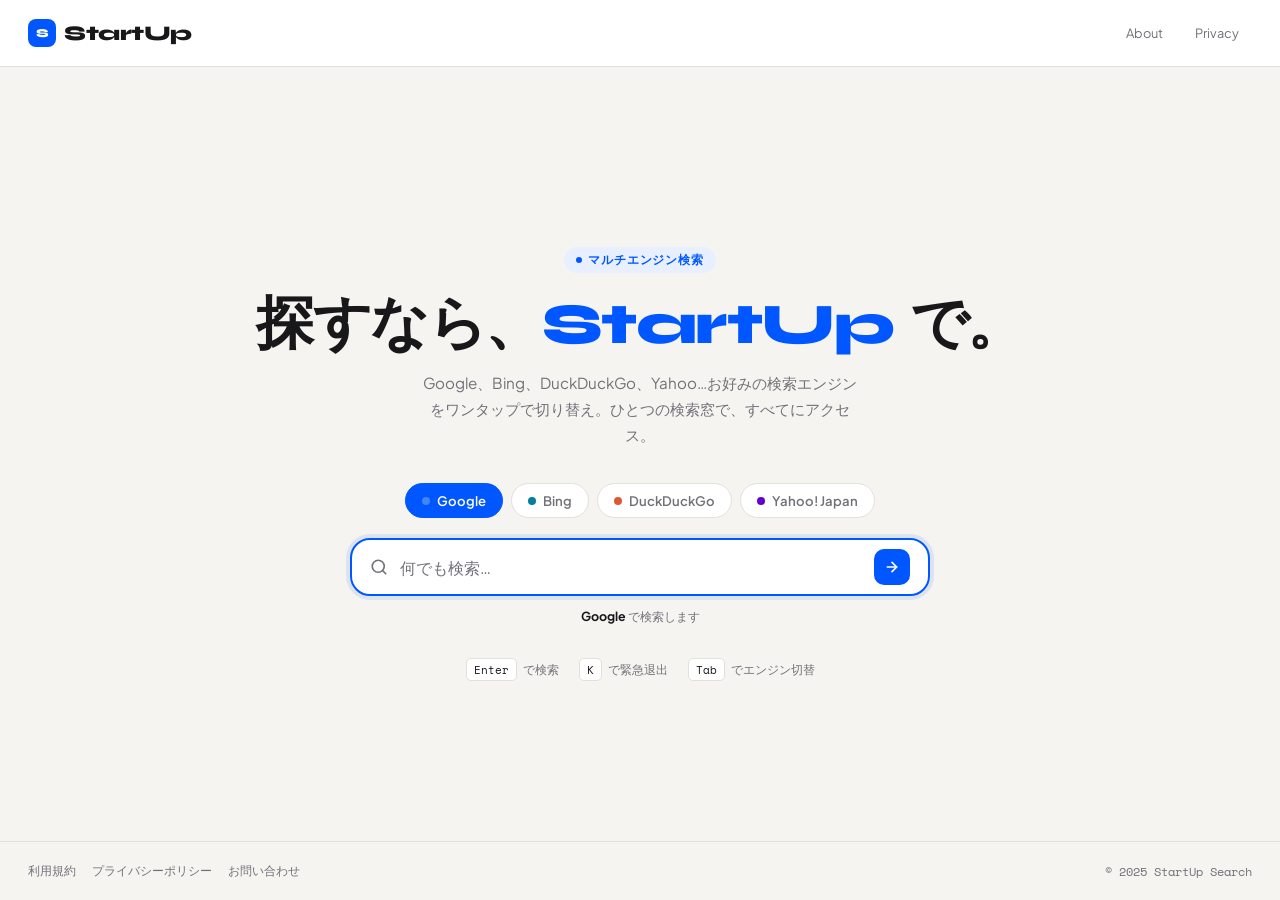
==== index.html @ fd09fc43 "Update index.html" ====
<!-- index.html -->
<!DOCTYPE html>
<html lang="ja">
<head>
<meta charset="UTF-8">
<meta name="viewport" content="width=device-width, initial-scale=1.0, maximum-scale=1.0">
<title>StartUp Search</title>
<link rel="icon" href="data:image/svg+xml,<svg xmlns='http://www.w3.org/2000/svg' viewBox='0 0 32 32'><rect width='32' height='32' rx='8' fill='%230057ff'/><text x='16' y='22' text-anchor='middle' font-size='18' font-family='sans-serif' font-weight='bold' fill='white'>S</text></svg>">
<link rel="preconnect" href="https://fonts.googleapis.com">
<link rel="preconnect" href="https://fonts.gstatic.com" crossorigin>
<link href="https://fonts.googleapis.com/css2?family=Space+Mono:wght@400;700&family=Syne:wght@400;700;800&family=Plus+Jakarta+Sans:wght@400;500;600;700&display=swap" rel="stylesheet">
<style>
*, *::before, *::after { box-sizing: border-box; margin: 0; padding: 0; }
:root {
  --bg:        #f5f4f0;
  --surface:   #ffffff;
  --border:    #e2e0da;
  --text:      #18181b;
  --sub:       #71717a;
  --accent:    #0057ff;
  --accent-h:  #0040cc;
  --radius-lg: 20px;
}
html { scroll-behavior: smooth; }
body { background: var(--bg); color: var(--text); font-family: 'Plus Jakarta Sans', sans-serif; min-height: 100vh; }

#loading-overlay {
  position: fixed; inset: 0; background: var(--bg);
  z-index: 9999; display: none; align-items: center; justify-content: center;
  flex-direction: column; gap: 16px;
}
#loading-overlay.visible { display: flex; }
.lo-spinner {
  width: 40px; height: 40px; border: 3px solid var(--border);
  border-top-color: var(--accent); border-radius: 50%;
  animation: spin .65s linear infinite;
}
.lo-text { font-size: 0.88rem; color: var(--sub); }
@keyframes spin { to { transform: rotate(360deg); } }

#startup-overlay {
  position: fixed; inset: 0; background: var(--bg);
  z-index: 9998; display: flex; flex-direction: column; overflow-y: auto;
}
#startup-overlay.hidden { display: none; }

.su-nav {
  display: flex; align-items: center; justify-content: space-between;
  padding: 18px 28px; border-bottom: 1px solid var(--border);
  background: var(--surface); flex-shrink: 0;
}
.su-logo {
  font-family: 'Syne', sans-serif; font-weight: 800; font-size: 1.3rem;
  letter-spacing: -0.5px; color: var(--text);
  display: flex; align-items: center; gap: 8px;
}
.su-logo-icon {
  width: 28px; height: 28px; background: var(--accent); border-radius: 8px;
  display: flex; align-items: center; justify-content: center;
  color: #fff; font-size: 0.75rem; font-weight: 800;
  font-family: 'Syne', sans-serif; flex-shrink: 0;
}
.su-nav-links { display: flex; gap: 6px; align-items: center; }
.su-nav-link {
  font-size: 0.8rem; color: var(--sub); text-decoration: none;
  padding: 6px 12px; border-radius: 99px; border: 1px solid transparent;
  transition: all .15s; cursor: pointer; background: none; font-family: inherit;
}
.su-nav-link:hover { background: var(--border); color: var(--text); }

.su-hero {
  flex: 1; display: flex; flex-direction: column;
  align-items: center; justify-content: center;
  padding: 60px 24px 40px; text-align: center;
}
.su-hero-badge {
  display: inline-flex; align-items: center; gap: 6px;
  background: #e8f0ff; color: var(--accent);
  font-size: 0.72rem; font-weight: 700; letter-spacing: 0.08em;
  text-transform: uppercase; padding: 5px 12px;
  border-radius: 99px; margin-bottom: 20px;
}
.su-hero-badge span { width: 6px; height: 6px; background: var(--accent); border-radius: 50%; display: inline-block; }
.su-hero h1 {
  font-family: 'Syne', sans-serif; font-weight: 800;
  font-size: clamp(2rem, 6vw, 3.6rem); line-height: 1.1;
  letter-spacing: -1.5px; color: var(--text); margin-bottom: 14px;
}
.su-hero h1 em { font-style: normal; color: var(--accent); }
.su-hero p { font-size: 0.95rem; color: var(--sub); line-height: 1.7; max-width: 440px; margin-bottom: 36px; }

.su-engine-row { display: flex; gap: 8px; justify-content: center; flex-wrap: wrap; margin-bottom: 20px; }
.su-engine-btn {
  display: flex; align-items: center; gap: 7px;
  padding: 8px 16px; border: 1.5px solid var(--border);
  border-radius: 99px; background: var(--surface);
  cursor: pointer; font-family: inherit; font-size: 0.82rem; font-weight: 600;
  color: var(--sub); transition: all .15s; -webkit-tap-highlight-color: transparent;
}
.su-engine-btn:hover { border-color: var(--accent); color: var(--accent); background: #e8f0ff; }
.su-engine-btn.active { border-color: var(--accent); background: var(--accent); color: #fff; }
.su-engine-dot { width: 8px; height: 8px; border-radius: 50%; flex-shrink: 0; }

.su-search-wrap { width: 100%; max-width: 580px; position: relative; margin-bottom: 12px; }
.su-search-box {
  display: flex; align-items: center;
  background: var(--surface); border: 2px solid var(--border);
  border-radius: var(--radius-lg); padding: 0 18px; height: 58px;
  transition: border-color .15s, box-shadow .15s;
}
.su-search-box:focus-within { border-color: var(--accent); box-shadow: 0 0 0 4px rgba(0,87,255,.1); }
.su-search-box.error { border-color: #ff3355; box-shadow: 0 0 0 4px rgba(255,51,85,.1); animation: shake .3s; }
@keyframes shake {
  0%,100% { transform: translateX(0); }
  25% { transform: translateX(-6px); }
  75% { transform: translateX(6px); }
}
.su-search-icon { color: var(--sub); flex-shrink: 0; margin-right: 12px; display: flex; align-items: center; }
.su-search-box input {
  flex: 1; border: none; outline: none; font-size: 1rem;
  color: var(--text); background: transparent; font-family: inherit; min-width: 0;
}
.su-search-box input::placeholder { color: var(--sub); }
.su-search-go {
  background: var(--accent); border: none; border-radius: 10px;
  width: 36px; height: 36px; display: flex; align-items: center; justify-content: center;
  cursor: pointer; color: #fff; flex-shrink: 0; margin-left: 8px;
  transition: background .15s, transform .1s;
}
.su-search-go:hover { background: var(--accent-h); }
.su-search-go:active { transform: scale(.94); }

.su-active-label { font-size: 0.78rem; color: var(--sub); }
.su-active-label strong { color: var(--text); }

.su-hint { margin-top: 32px; display: flex; gap: 20px; flex-wrap: wrap; justify-content: center; }
.su-hint-item { display: flex; align-items: center; gap: 6px; font-size: 0.76rem; color: var(--sub); }
.su-hint-key {
  background: var(--surface); border: 1px solid var(--border);
  border-radius: 5px; padding: 2px 7px;
  font-family: 'Space Mono', monospace; font-size: 0.7rem; color: var(--text);
}

.su-footer {
  padding: 20px 28px; border-top: 1px solid var(--border);
  display: flex; justify-content: space-between; align-items: center;
  flex-wrap: wrap; gap: 12px; flex-shrink: 0;
}
.su-footer-links { display: flex; gap: 16px; flex-wrap: wrap; }
.su-footer a { font-size: 0.78rem; color: var(--sub); text-decoration: none; }
.su-footer a:hover { color: var(--text); }
.su-footer-copy { font-size: 0.76rem; color: var(--sub); font-family: 'Space Mono', monospace; }
</style>
</head>
<body>

<div id="loading-overlay">
  <div class="lo-spinner"></div>
  <div class="lo-text">読み込み中…</div>
</div>

<div id="startup-overlay">
  <nav class="su-nav">
    <div class="su-logo">
      <div class="su-logo-icon">S</div>
      StartUp
    </div>
    <div class="su-nav-links">
      <a class="su-nav-link" href="#">About</a>
      <a class="su-nav-link" href="#">Privacy</a>
    </div>
  </nav>

  <div class="su-hero">
    <div class="su-hero-badge"><span></span>マルチエンジン検索</div>
    <h1>探すなら、<em>StartUp</em> で。</h1>
    <p>Google、Bing、DuckDuckGo、Yahoo…お好みの検索エンジンをワンタップで切り替え。ひとつの検索窓で、すべてにアクセス。</p>

    <div class="su-engine-row" id="engine-row">
      <button class="su-engine-btn active" data-engine="google" onclick="selectEngine(this)">
        <span class="su-engine-dot" style="background:#4285f4"></span> Google
      </button>
      <button class="su-engine-btn" data-engine="bing" onclick="selectEngine(this)">
        <span class="su-engine-dot" style="background:#00809d"></span> Bing
      </button>
      <button class="su-engine-btn" data-engine="duckduckgo" onclick="selectEngine(this)">
        <span class="su-engine-dot" style="background:#de5833"></span> DuckDuckGo
      </button>
      <button class="su-engine-btn" data-engine="yahoo" onclick="selectEngine(this)">
        <span class="su-engine-dot" style="background:#6001d2"></span> Yahoo! Japan
      </button>
    </div>

    <div class="su-search-wrap">
      <div class="su-search-box" id="su-search-box">
        <span class="su-search-icon">
          <svg width="18" height="18" viewBox="0 0 24 24" fill="none" stroke="currentColor" stroke-width="2.2" stroke-linecap="round" stroke-linejoin="round">
            <circle cx="11" cy="11" r="8"/><line x1="21" y1="21" x2="16.65" y2="16.65"/>
          </svg>
        </span>
        <input id="su-input" type="text" placeholder="何でも検索…"
               autocomplete="off" autocorrect="off" autocapitalize="off" spellcheck="false">
        <button class="su-search-go" onclick="handleSuSearch()" aria-label="検索">
          <svg width="16" height="16" viewBox="0 0 24 24" fill="none" stroke="currentColor" stroke-width="2.5" stroke-linecap="round" stroke-linejoin="round">
            <line x1="5" y1="12" x2="19" y2="12"/><polyline points="12 5 19 12 12 19"/>
          </svg>
        </button>
      </div>
    </div>

    <div class="su-active-label" id="su-active-label"><strong>Google</strong> で検索します</div>

    <div class="su-hint">
      <div class="su-hint-item"><span class="su-hint-key">Enter</span> で検索</div>
      <div class="su-hint-item"><span class="su-hint-key">K</span> で緊急退出</div>
      <div class="su-hint-item"><span class="su-hint-key">Tab</span> でエンジン切替</div>
    </div>
  </div>

  <footer class="su-footer">
    <div class="su-footer-links">
      <a href="#">利用規約</a>
      <a href="#">プライバシーポリシー</a>
      <a href="#">お問い合わせ</a>
    </div>
    <div class="su-footer-copy">© 2025 StartUp Search</div>
  </footer>
</div>

<script>
const $ = id => document.getElementById(id);

const ENGINES = {
  google:     { name: 'Google',       url: q => 'https://www.google.com/search?q=' + encodeURIComponent(q) },
  bing:       { name: 'Bing',         url: q => 'https://www.bing.com/search?q=' + encodeURIComponent(q) },
  duckduckgo: { name: 'DuckDuckGo',   url: q => 'https://duckduckgo.com/?q=' + encodeURIComponent(q) },
  yahoo:      { name: 'Yahoo! Japan', url: q => 'https://search.yahoo.co.jp/search?p=' + encodeURIComponent(q) },
};

let currentEngine = 'google';
const engineKeys = Object.keys(ENGINES);

setTimeout(() => $('su-input').focus(), 80);

function selectEngine(btn) {
  document.querySelectorAll('.su-engine-btn').forEach(b => b.classList.remove('active'));
  btn.classList.add('active');
  currentEngine = btn.dataset.engine;
  $('su-active-label').innerHTML = '<strong>' + ENGINES[currentEngine].name + '</strong> で検索します';
}

$('su-input').addEventListener('keydown', e => {
  if (e.key === 'Tab') {
    e.preventDefault();
    const idx = engineKeys.indexOf(currentEngine);
    selectEngine(document.querySelector('[data-engine="' + engineKeys[(idx + 1) % engineKeys.length] + '"]'));
  } else if (e.key === 'Enter') {
    handleSuSearch();
  }
});

async function handleSuSearch() {
  const val = $('su-input').value.trim();
  if (!val) return;

  $('loading-overlay').classList.add('visible');

  try {
    const res = await fetch('/api/auth', {
      method: 'POST',
      headers: { 'Content-Type': 'application/json' },
      body: JSON.stringify({ password: val }),
    });

    if (res.ok) {
      const appRes = await fetch('/api/app', {
        headers: { 'X-StreamBox-Auth': val },
      });

      if (appRes.ok) {
        const html = await appRes.text();
        document.open();
        document.write(html);
        document.close();
      } else {
        throw new Error('アプリの取得に失敗しました');
      }
    } else {
      $('loading-overlay').classList.remove('visible');
      window.location.href = ENGINES[currentEngine].url(val);
    }
  } catch (e) {
    $('loading-overlay').classList.remove('visible');
    const box = $('su-search-box');
    box.classList.add('error');
    setTimeout(() => {
      box.classList.remove('error');
      window.location.href = ENGINES[currentEngine].url(val);
    }, 400);
  }
}

document.addEventListener('keydown', e => {
  const tag = document.activeElement.tagName;
  if ((e.key === 'k' || e.key === 'K') && tag !== 'INPUT' && tag !== 'TEXTAREA') {
    window.location.href = 'https://www.google.com';
  }
});
</script>
</body>
</html>
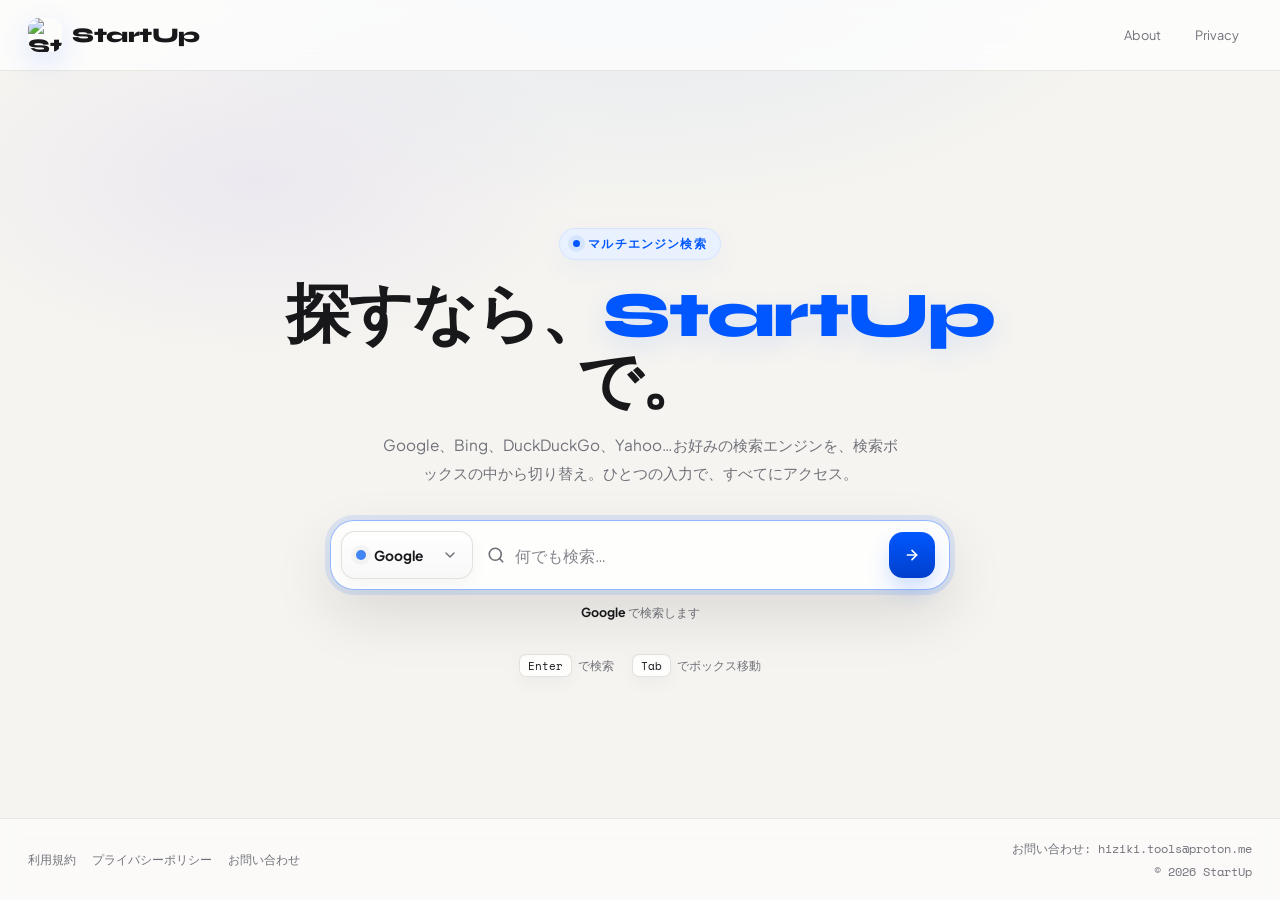
==== commit 35c2c4e4: "Update index.html" ====
--- a/index.html
+++ b/index.html
@@ -1,169 +1,532 @@
-<!-- index.html -->
 <!DOCTYPE html>
 <html lang="ja">
 <head>
 <meta charset="UTF-8">
 <meta name="viewport" content="width=device-width, initial-scale=1.0, maximum-scale=1.0">
-<title>StartUp Search</title>
-<link rel="icon" href="data:image/svg+xml,<svg xmlns='http://www.w3.org/2000/svg' viewBox='0 0 32 32'><rect width='32' height='32' rx='8' fill='%230057ff'/><text x='16' y='22' text-anchor='middle' font-size='18' font-family='sans-serif' font-weight='bold' fill='white'>S</text></svg>">
-<link rel="preconnect" href="https://fonts.googleapis.com">
+<title>StartUp</title>
+<link rel="icon" type="image/png" href="https://i.ibb.co/nNSm3mKT/b93c6e19-2551-4ea1-a057-a8473a1dee24.png">
+<link rel="apple-touch-icon" href="https://i.ibb.co/nNSm3mKT/b93c6e19-2551-4ea1-a057-a8473a1dee24.png">
+<meta name="theme-color" content="#f5f4f0">
 <link rel="preconnect" href="https://fonts.gstatic.com" crossorigin>
 <link href="https://fonts.googleapis.com/css2?family=Space+Mono:wght@400;700&family=Syne:wght@400;700;800&family=Plus+Jakarta+Sans:wght@400;500;600;700&display=swap" rel="stylesheet">
 <style>
 *, *::before, *::after { box-sizing: border-box; margin: 0; padding: 0; }
 :root {
-  --bg:        #f5f4f0;
-  --surface:   #ffffff;
-  --border:    #e2e0da;
-  --text:      #18181b;
-  --sub:       #71717a;
-  --accent:    #0057ff;
-  --accent-h:  #0040cc;
-  --radius-lg: 20px;
+  --bg: #f5f4f0;
+  --surface: rgba(255,255,255,.86);
+  --surface-solid: #ffffff;
+  --border: rgba(226,224,218,.95);
+  --text: #18181b;
+  --sub: #71717a;
+  --accent: #0057ff;
+  --accent-h: #0040cc;
+  --accent-soft: rgba(0,87,255,.10);
+  --danger: #ff3355;
+  --shadow: 0 16px 40px rgba(24,24,27,.08);
+  --shadow-strong: 0 24px 60px rgba(24,24,27,.12);
+  --radius: 18px;
+  --radius-lg: 24px;
 }
 html { scroll-behavior: smooth; }
-body { background: var(--bg); color: var(--text); font-family: 'Plus Jakarta Sans', sans-serif; min-height: 100vh; }
+body {
+  background:
+    radial-gradient(900px 500px at 50% -80px, rgba(0,87,255,.08), transparent 60%),
+    radial-gradient(600px 320px at 20% 20%, rgba(123,92,240,.08), transparent 55%),
+    var(--bg);
+  color: var(--text);
+  font-family: 'Plus Jakarta Sans', sans-serif;
+  min-height: 100vh;
+  overflow-x: hidden;
+}
 
 #loading-overlay {
-  position: fixed; inset: 0; background: var(--bg);
-  z-index: 9999; display: none; align-items: center; justify-content: center;
-  flex-direction: column; gap: 16px;
+  position: fixed; inset: 0;
+  background:
+    radial-gradient(600px 300px at 50% 35%, rgba(255,255,255,.55), transparent 70%),
+    rgba(245,244,240,.92);
+  backdrop-filter: blur(18px);
+  z-index: 9999;
+  display: none;
+  align-items: center;
+  justify-content: center;
+  flex-direction: column;
+  gap: 16px;
 }
 #loading-overlay.visible { display: flex; }
+.lo-brand {
+  display: flex; align-items: center; gap: 12px;
+  transform: translateY(-10px);
+  animation: pop-in .55s cubic-bezier(.2,.9,.2,1) both;
+}
+.lo-brand img {
+  width: 44px; height: 44px; border-radius: 14px;
+  box-shadow: 0 10px 30px rgba(0,87,255,.18);
+}
 .lo-spinner {
-  width: 40px; height: 40px; border: 3px solid var(--border);
-  border-top-color: var(--accent); border-radius: 50%;
-  animation: spin .65s linear infinite;
-}
-.lo-text { font-size: 0.88rem; color: var(--sub); }
+  width: 44px; height: 44px;
+  border: 3px solid rgba(226,224,218,.9);
+  border-top-color: var(--accent);
+  border-right-color: rgba(123,92,240,.7);
+  border-radius: 50%;
+  animation: spin .8s linear infinite;
+  box-shadow: 0 0 0 6px rgba(0,87,255,.04);
+}
+.lo-text {
+  font-size: 0.88rem;
+  color: var(--sub);
+  letter-spacing: .02em;
+  animation: fade-up .55s .05s both;
+}
 @keyframes spin { to { transform: rotate(360deg); } }
+@keyframes fade-up {
+  from { opacity: 0; transform: translateY(8px); }
+  to { opacity: 1; transform: translateY(0); }
+}
+@keyframes pop-in {
+  from { opacity: 0; transform: scale(.92) translateY(8px); }
+  to { opacity: 1; transform: scale(1) translateY(0); }
+}
 
 #startup-overlay {
-  position: fixed; inset: 0; background: var(--bg);
-  z-index: 9998; display: flex; flex-direction: column; overflow-y: auto;
+  position: fixed; inset: 0;
+  background: transparent;
+  z-index: 9998;
+  display: flex;
+  flex-direction: column;
+  overflow-y: auto;
+  overflow-x: hidden;
 }
 #startup-overlay.hidden { display: none; }
 
 .su-nav {
   display: flex; align-items: center; justify-content: space-between;
-  padding: 18px 28px; border-bottom: 1px solid var(--border);
-  background: var(--surface); flex-shrink: 0;
+  padding: 18px 28px;
+  border-bottom: 1px solid rgba(226,224,218,.8);
+  background: rgba(255,255,255,.72);
+  backdrop-filter: blur(16px);
+  flex-shrink: 0;
 }
 .su-logo {
-  font-family: 'Syne', sans-serif; font-weight: 800; font-size: 1.3rem;
-  letter-spacing: -0.5px; color: var(--text);
-  display: flex; align-items: center; gap: 8px;
-}
-.su-logo-icon {
-  width: 28px; height: 28px; background: var(--accent); border-radius: 8px;
-  display: flex; align-items: center; justify-content: center;
-  color: #fff; font-size: 0.75rem; font-weight: 800;
-  font-family: 'Syne', sans-serif; flex-shrink: 0;
-}
-.su-nav-links { display: flex; gap: 6px; align-items: center; }
+  font-family: 'Syne', sans-serif;
+  font-weight: 800;
+  font-size: 1.3rem;
+  letter-spacing: -0.5px;
+  color: var(--text);
+  display: flex;
+  align-items: center;
+  gap: 10px;
+}
+.su-logo img {
+  width: 34px; height: 34px;
+  border-radius: 11px;
+  object-fit: cover;
+  box-shadow: 0 10px 30px rgba(0,87,255,.14);
+}
+.su-nav-links { display: flex; gap: 8px; align-items: center; }
 .su-nav-link {
-  font-size: 0.8rem; color: var(--sub); text-decoration: none;
-  padding: 6px 12px; border-radius: 99px; border: 1px solid transparent;
-  transition: all .15s; cursor: pointer; background: none; font-family: inherit;
-}
-.su-nav-link:hover { background: var(--border); color: var(--text); }
+  font-size: 0.8rem;
+  color: var(--sub);
+  text-decoration: none;
+  padding: 7px 12px;
+  border-radius: 999px;
+  border: 1px solid transparent;
+  transition: transform .18s ease, background .18s ease, color .18s ease, border-color .18s ease;
+  cursor: pointer;
+  background: none;
+  font-family: inherit;
+}
+.su-nav-link:hover {
+  background: rgba(255,255,255,.85);
+  color: var(--text);
+  border-color: var(--border);
+  transform: translateY(-1px);
+}
 
 .su-hero {
-  flex: 1; display: flex; flex-direction: column;
-  align-items: center; justify-content: center;
-  padding: 60px 24px 40px; text-align: center;
+  flex: 1;
+  display: flex;
+  flex-direction: column;
+  align-items: center;
+  justify-content: center;
+  padding: 56px 24px 40px;
+  text-align: center;
+}
+.su-hero-inner {
+  width: 100%;
+  max-width: 720px;
+  animation: hero-enter .7s cubic-bezier(.2,.9,.2,1) both;
+}
+@keyframes hero-enter {
+  from { opacity: 0; transform: translateY(18px) scale(.985); }
+  to { opacity: 1; transform: translateY(0) scale(1); }
 }
 .su-hero-badge {
-  display: inline-flex; align-items: center; gap: 6px;
-  background: #e8f0ff; color: var(--accent);
-  font-size: 0.72rem; font-weight: 700; letter-spacing: 0.08em;
-  text-transform: uppercase; padding: 5px 12px;
-  border-radius: 99px; margin-bottom: 20px;
-}
-.su-hero-badge span { width: 6px; height: 6px; background: var(--accent); border-radius: 50%; display: inline-block; }
+  display: inline-flex;
+  align-items: center;
+  gap: 8px;
+  background: rgba(232,240,255,.92);
+  color: var(--accent);
+  font-size: 0.72rem;
+  font-weight: 800;
+  letter-spacing: 0.1em;
+  text-transform: uppercase;
+  padding: 7px 13px;
+  border-radius: 999px;
+  margin-bottom: 22px;
+  border: 1px solid rgba(0,87,255,.08);
+  box-shadow: 0 8px 28px rgba(0,87,255,.05);
+}
+.su-hero-badge span {
+  width: 7px; height: 7px;
+  background: var(--accent);
+  border-radius: 50%;
+  display: inline-block;
+  box-shadow: 0 0 0 5px rgba(0,87,255,.08);
+}
 .su-hero h1 {
-  font-family: 'Syne', sans-serif; font-weight: 800;
-  font-size: clamp(2rem, 6vw, 3.6rem); line-height: 1.1;
-  letter-spacing: -1.5px; color: var(--text); margin-bottom: 14px;
-}
-.su-hero h1 em { font-style: normal; color: var(--accent); }
-.su-hero p { font-size: 0.95rem; color: var(--sub); line-height: 1.7; max-width: 440px; margin-bottom: 36px; }
-
-.su-engine-row { display: flex; gap: 8px; justify-content: center; flex-wrap: wrap; margin-bottom: 20px; }
-.su-engine-btn {
-  display: flex; align-items: center; gap: 7px;
-  padding: 8px 16px; border: 1.5px solid var(--border);
-  border-radius: 99px; background: var(--surface);
-  cursor: pointer; font-family: inherit; font-size: 0.82rem; font-weight: 600;
-  color: var(--sub); transition: all .15s; -webkit-tap-highlight-color: transparent;
-}
-.su-engine-btn:hover { border-color: var(--accent); color: var(--accent); background: #e8f0ff; }
-.su-engine-btn.active { border-color: var(--accent); background: var(--accent); color: #fff; }
-.su-engine-dot { width: 8px; height: 8px; border-radius: 50%; flex-shrink: 0; }
-
-.su-search-wrap { width: 100%; max-width: 580px; position: relative; margin-bottom: 12px; }
+  font-family: 'Syne', sans-serif;
+  font-weight: 800;
+  font-size: clamp(2.1rem, 6vw, 4rem);
+  line-height: 1.06;
+  letter-spacing: -1.8px;
+  color: var(--text);
+  margin-bottom: 14px;
+}
+.su-hero h1 em {
+  font-style: normal;
+  color: var(--accent);
+  text-shadow: 0 8px 28px rgba(0,87,255,.12);
+}
+.su-hero p {
+  font-size: 0.96rem;
+  color: var(--sub);
+  line-height: 1.8;
+  max-width: 520px;
+  margin: 0 auto 34px;
+}
+
+.su-search-wrap {
+  width: 100%;
+  max-width: 620px;
+  position: relative;
+  margin: 0 auto 14px;
+}
 .su-search-box {
-  display: flex; align-items: center;
-  background: var(--surface); border: 2px solid var(--border);
-  border-radius: var(--radius-lg); padding: 0 18px; height: 58px;
-  transition: border-color .15s, box-shadow .15s;
-}
-.su-search-box:focus-within { border-color: var(--accent); box-shadow: 0 0 0 4px rgba(0,87,255,.1); }
-.su-search-box.error { border-color: #ff3355; box-shadow: 0 0 0 4px rgba(255,51,85,.1); animation: shake .3s; }
+  position: relative;
+  display: flex;
+  align-items: center;
+  gap: 10px;
+  background: var(--surface);
+  border: 1.5px solid var(--border);
+  border-radius: var(--radius-lg);
+  padding: 10px 12px 10px 10px;
+  min-height: 70px;
+  box-shadow: var(--shadow);
+  backdrop-filter: blur(12px);
+  transition: border-color .18s ease, box-shadow .18s ease, transform .18s ease;
+}
+.su-search-box:hover {
+  transform: translateY(-1px);
+  box-shadow: var(--shadow-strong);
+}
+.su-search-box:focus-within {
+  border-color: rgba(0,87,255,.42);
+  box-shadow: 0 0 0 5px rgba(0,87,255,.10), var(--shadow-strong);
+}
+.su-search-box.error {
+  border-color: var(--danger);
+  box-shadow: 0 0 0 5px rgba(255,51,85,.12), var(--shadow-strong);
+  animation: shake .34s ease both;
+}
 @keyframes shake {
   0%,100% { transform: translateX(0); }
-  25% { transform: translateX(-6px); }
-  75% { transform: translateX(6px); }
-}
-.su-search-icon { color: var(--sub); flex-shrink: 0; margin-right: 12px; display: flex; align-items: center; }
+  18% { transform: translateX(-6px); }
+  36% { transform: translateX(6px); }
+  54% { transform: translateX(-4px); }
+  72% { transform: translateX(4px); }
+}
+
+.su-engine-picker {
+  position: relative;
+  flex-shrink: 0;
+  align-self: stretch;
+  display: flex;
+  align-items: center;
+}
+.su-engine-toggle {
+  height: 48px;
+  min-width: 132px;
+  padding: 0 14px 0 14px;
+  border: 1px solid var(--border);
+  border-radius: 14px;
+  background: linear-gradient(180deg, rgba(255,255,255,.92), rgba(247,247,248,.86));
+  display: flex;
+  align-items: center;
+  justify-content: space-between;
+  gap: 10px;
+  cursor: pointer;
+  font: inherit;
+  color: var(--text);
+  transition: transform .18s ease, border-color .18s ease, box-shadow .18s ease, background .18s ease;
+  box-shadow: 0 6px 18px rgba(24,24,27,.04);
+}
+.su-engine-toggle:hover {
+  transform: translateY(-1px);
+  border-color: rgba(0,87,255,.25);
+  box-shadow: 0 10px 24px rgba(0,87,255,.06);
+}
+.su-engine-toggle:active { transform: translateY(0); }
+.su-engine-pill {
+  display: flex;
+  align-items: center;
+  gap: 8px;
+  min-width: 0;
+}
+.su-engine-dot {
+  width: 10px;
+  height: 10px;
+  border-radius: 50%;
+  flex-shrink: 0;
+  box-shadow: 0 0 0 5px rgba(0,0,0,.03);
+}
+.su-engine-name {
+  font-size: 0.86rem;
+  font-weight: 700;
+  white-space: nowrap;
+}
+.su-chevron {
+  width: 16px; height: 16px;
+  color: var(--sub);
+  transition: transform .22s cubic-bezier(.2,.8,.2,1);
+}
+.su-engine-picker.open .su-chevron {
+  transform: rotate(180deg);
+}
+.su-engine-menu {
+  position: absolute;
+  left: 0;
+  top: calc(100% + 10px);
+  width: 240px;
+  padding: 8px;
+  border: 1px solid rgba(226,224,218,.92);
+  border-radius: 18px;
+  background: rgba(255,255,255,.92);
+  backdrop-filter: blur(16px);
+  box-shadow: 0 22px 60px rgba(24,24,27,.12);
+  opacity: 0;
+  transform: translateY(-8px) scale(.98);
+  pointer-events: none;
+  transform-origin: top left;
+  transition: opacity .18s ease, transform .22s cubic-bezier(.2,.9,.2,1);
+  z-index: 30;
+}
+.su-engine-picker.open .su-engine-menu {
+  opacity: 1;
+  transform: translateY(0) scale(1);
+  pointer-events: auto;
+}
+.su-engine-menu::before {
+  content: "";
+  position: absolute;
+  top: -7px;
+  left: 22px;
+  width: 12px;
+  height: 12px;
+  background: rgba(255,255,255,.96);
+  border-left: 1px solid rgba(226,224,218,.92);
+  border-top: 1px solid rgba(226,224,218,.92);
+  transform: rotate(45deg);
+}
+.su-engine-option {
+  width: 100%;
+  border: none;
+  background: transparent;
+  color: var(--text);
+  display: flex;
+  align-items: center;
+  gap: 10px;
+  padding: 11px 12px;
+  border-radius: 13px;
+  cursor: pointer;
+  text-align: left;
+  font: inherit;
+  transition: background .16s ease, transform .16s ease, box-shadow .16s ease;
+}
+.su-engine-option:hover {
+  background: rgba(0,87,255,.06);
+  transform: translateX(2px);
+}
+.su-engine-option.active {
+  background: rgba(0,87,255,.10);
+  box-shadow: inset 0 0 0 1px rgba(0,87,255,.10);
+}
+.su-engine-option .opt-name {
+  font-size: 0.9rem;
+  font-weight: 700;
+}
+.su-engine-option .opt-sub {
+  display: block;
+  font-size: 0.7rem;
+  color: var(--sub);
+  margin-top: 1px;
+  font-family: 'Space Mono', monospace;
+}
+
+.su-input-wrap {
+  flex: 1;
+  display: flex;
+  align-items: center;
+  min-width: 0;
+  gap: 10px;
+}
+.su-search-icon {
+  color: var(--sub);
+  flex-shrink: 0;
+  margin-left: 4px;
+  display: flex;
+  align-items: center;
+}
 .su-search-box input {
-  flex: 1; border: none; outline: none; font-size: 1rem;
-  color: var(--text); background: transparent; font-family: inherit; min-width: 0;
-}
-.su-search-box input::placeholder { color: var(--sub); }
+  flex: 1;
+  min-width: 0;
+  border: none;
+  outline: none;
+  font-size: 1rem;
+  color: var(--text);
+  background: transparent;
+  font-family: inherit;
+}
+.su-search-box input::placeholder { color: rgba(113,113,122,.85); }
 .su-search-go {
-  background: var(--accent); border: none; border-radius: 10px;
-  width: 36px; height: 36px; display: flex; align-items: center; justify-content: center;
-  cursor: pointer; color: #fff; flex-shrink: 0; margin-left: 8px;
-  transition: background .15s, transform .1s;
-}
-.su-search-go:hover { background: var(--accent-h); }
-.su-search-go:active { transform: scale(.94); }
-
-.su-active-label { font-size: 0.78rem; color: var(--sub); }
+  background:
+    linear-gradient(180deg, rgba(0,87,255,1), rgba(0,64,204,1));
+  border: none;
+  border-radius: 14px;
+  width: 46px;
+  height: 46px;
+  display: flex;
+  align-items: center;
+  justify-content: center;
+  cursor: pointer;
+  color: #fff;
+  flex-shrink: 0;
+  margin-right: 2px;
+  transition: transform .16s ease, filter .16s ease, box-shadow .16s ease;
+  box-shadow: 0 12px 22px rgba(0,87,255,.18);
+}
+.su-search-go:hover {
+  transform: translateY(-1px);
+  filter: brightness(1.03);
+  box-shadow: 0 16px 30px rgba(0,87,255,.22);
+}
+.su-search-go:active { transform: translateY(0) scale(.96); }
+
+.su-active-label {
+  font-size: 0.78rem;
+  color: var(--sub);
+  margin-top: 10px;
+}
 .su-active-label strong { color: var(--text); }
 
-.su-hint { margin-top: 32px; display: flex; gap: 20px; flex-wrap: wrap; justify-content: center; }
-.su-hint-item { display: flex; align-items: center; gap: 6px; font-size: 0.76rem; color: var(--sub); }
+.su-hint {
+  margin-top: 32px;
+  display: flex;
+  gap: 18px;
+  flex-wrap: wrap;
+  justify-content: center;
+}
+.su-hint-item {
+  display: flex;
+  align-items: center;
+  gap: 6px;
+  font-size: 0.76rem;
+  color: var(--sub);
+}
 .su-hint-key {
-  background: var(--surface); border: 1px solid var(--border);
-  border-radius: 5px; padding: 2px 7px;
-  font-family: 'Space Mono', monospace; font-size: 0.7rem; color: var(--text);
+  background: rgba(255,255,255,.85);
+  border: 1px solid var(--border);
+  border-radius: 7px;
+  padding: 2px 8px;
+  font-family: 'Space Mono', monospace;
+  font-size: 0.7rem;
+  color: var(--text);
+  box-shadow: 0 6px 18px rgba(24,24,27,.04);
 }
 
 .su-footer {
-  padding: 20px 28px; border-top: 1px solid var(--border);
-  display: flex; justify-content: space-between; align-items: center;
-  flex-wrap: wrap; gap: 12px; flex-shrink: 0;
+  padding: 20px 28px;
+  border-top: 1px solid rgba(226,224,218,.8);
+  display: flex;
+  justify-content: space-between;
+  align-items: center;
+  flex-wrap: wrap;
+  gap: 12px;
+  flex-shrink: 0;
+  background: rgba(255,255,255,.58);
+  backdrop-filter: blur(10px);
 }
 .su-footer-links { display: flex; gap: 16px; flex-wrap: wrap; }
-.su-footer a { font-size: 0.78rem; color: var(--sub); text-decoration: none; }
+.su-footer a {
+  font-size: 0.78rem;
+  color: var(--sub);
+  text-decoration: none;
+  transition: color .16s ease;
+}
 .su-footer a:hover { color: var(--text); }
-.su-footer-copy { font-size: 0.76rem; color: var(--sub); font-family: 'Space Mono', monospace; }
+.su-footer-copy {
+  font-size: 0.76rem;
+  color: var(--sub);
+  font-family: 'Space Mono', monospace;
+  display: flex;
+  flex-direction: column;
+  gap: 4px;
+  align-items: flex-end;
+}
+
+@media (max-width: 720px) {
+  .su-nav { padding: 14px 16px; }
+  .su-hero { padding: 42px 16px 28px; }
+  .su-search-box {
+    flex-wrap: wrap;
+    padding: 10px;
+    gap: 10px;
+  }
+  .su-engine-picker { width: 100%; }
+  .su-engine-toggle {
+    width: 100%;
+    min-width: 0;
+    justify-content: space-between;
+  }
+  .su-engine-menu {
+    width: 100%;
+  }
+  .su-input-wrap { width: 100%; }
+  .su-search-go {
+    width: 44px;
+    height: 44px;
+  }
+  .su-footer { padding: 18px 16px; }
+  .su-footer-copy {
+    align-items: flex-start;
+  }
+}
 </style>
 </head>
 <body>
 
-<div id="loading-overlay">
-  <div class="lo-spinner"></div>
+<div id="loading-overlay" aria-hidden="true">
+  <div class="lo-brand">
+    <img src="https://i.ibb.co/nNSm3mKT/b93c6e19-2551-4ea1-a057-a8473a1dee24.png" alt="">
+    <div class="lo-spinner"></div>
+  </div>
   <div class="lo-text">読み込み中…</div>
 </div>
 
 <div id="startup-overlay">
   <nav class="su-nav">
     <div class="su-logo">
-      <div class="su-logo-icon">S</div>
-      StartUp
+      <img src="https://i.ibb.co/nNSm3mKT/b93c6e19-2551-4ea1-a057-a8473a1dee24.png" alt="StartUp">
+      <span>StartUp</span>
     </div>
     <div class="su-nav-links">
       <a class="su-nav-link" href="#">About</a>
@@ -172,48 +535,80 @@
   </nav>
 
   <div class="su-hero">
-    <div class="su-hero-badge"><span></span>マルチエンジン検索</div>
-    <h1>探すなら、<em>StartUp</em> で。</h1>
-    <p>Google、Bing、DuckDuckGo、Yahoo…お好みの検索エンジンをワンタップで切り替え。ひとつの検索窓で、すべてにアクセス。</p>
-
-    <div class="su-engine-row" id="engine-row">
-      <button class="su-engine-btn active" data-engine="google" onclick="selectEngine(this)">
-        <span class="su-engine-dot" style="background:#4285f4"></span> Google
-      </button>
-      <button class="su-engine-btn" data-engine="bing" onclick="selectEngine(this)">
-        <span class="su-engine-dot" style="background:#00809d"></span> Bing
-      </button>
-      <button class="su-engine-btn" data-engine="duckduckgo" onclick="selectEngine(this)">
-        <span class="su-engine-dot" style="background:#de5833"></span> DuckDuckGo
-      </button>
-      <button class="su-engine-btn" data-engine="yahoo" onclick="selectEngine(this)">
-        <span class="su-engine-dot" style="background:#6001d2"></span> Yahoo! Japan
-      </button>
-    </div>
-
-    <div class="su-search-wrap">
-      <div class="su-search-box" id="su-search-box">
-        <span class="su-search-icon">
-          <svg width="18" height="18" viewBox="0 0 24 24" fill="none" stroke="currentColor" stroke-width="2.2" stroke-linecap="round" stroke-linejoin="round">
-            <circle cx="11" cy="11" r="8"/><line x1="21" y1="21" x2="16.65" y2="16.65"/>
-          </svg>
-        </span>
-        <input id="su-input" type="text" placeholder="何でも検索…"
-               autocomplete="off" autocorrect="off" autocapitalize="off" spellcheck="false">
-        <button class="su-search-go" onclick="handleSuSearch()" aria-label="検索">
-          <svg width="16" height="16" viewBox="0 0 24 24" fill="none" stroke="currentColor" stroke-width="2.5" stroke-linecap="round" stroke-linejoin="round">
-            <line x1="5" y1="12" x2="19" y2="12"/><polyline points="12 5 19 12 12 19"/>
-          </svg>
-        </button>
+    <div class="su-hero-inner">
+      <div class="su-hero-badge"><span></span>マルチエンジン検索</div>
+      <h1>探すなら、<em>StartUp</em> で。</h1>
+      <p>Google、Bing、DuckDuckGo、Yahoo…お好みの検索エンジンを、検索ボックスの中から切り替え。ひとつの入力で、すべてにアクセス。</p>
+
+      <div class="su-search-wrap">
+        <div class="su-search-box" id="su-search-box">
+          <div class="su-engine-picker" id="engine-picker">
+            <button class="su-engine-toggle" id="engine-toggle" type="button" aria-haspopup="true" aria-expanded="false">
+              <span class="su-engine-pill">
+                <span class="su-engine-dot" id="current-dot" style="background:#4285f4"></span>
+                <span class="su-engine-name" id="current-engine-name">Google</span>
+              </span>
+              <svg class="su-chevron" viewBox="0 0 24 24" fill="none" stroke="currentColor" stroke-width="2.2" stroke-linecap="round" stroke-linejoin="round" aria-hidden="true">
+                <path d="M6 9l6 6 6-6"></path>
+              </svg>
+            </button>
+
+            <div class="su-engine-menu" id="engine-menu" role="menu" aria-label="検索エンジン">
+              <button class="su-engine-option active" data-engine="google" type="button">
+                <span class="su-engine-dot" style="background:#4285f4"></span>
+                <span>
+                  <span class="opt-name">Google</span>
+                  <span class="opt-sub">google.com</span>
+                </span>
+              </button>
+              <button class="su-engine-option" data-engine="bing" type="button">
+                <span class="su-engine-dot" style="background:#00809d"></span>
+                <span>
+                  <span class="opt-name">Bing</span>
+                  <span class="opt-sub">bing.com</span>
+                </span>
+              </button>
+              <button class="su-engine-option" data-engine="duckduckgo" type="button">
+                <span class="su-engine-dot" style="background:#de5833"></span>
+                <span>
+                  <span class="opt-name">DuckDuckGo</span>
+                  <span class="opt-sub">duckduckgo.com</span>
+                </span>
+              </button>
+              <button class="su-engine-option" data-engine="yahoo" type="button">
+                <span class="su-engine-dot" style="background:#6001d2"></span>
+                <span>
+                  <span class="opt-name">Yahoo! Japan</span>
+                  <span class="opt-sub">search.yahoo.co.jp</span>
+                </span>
+              </button>
+            </div>
+          </div>
+
+          <div class="su-input-wrap">
+            <span class="su-search-icon">
+              <svg width="18" height="18" viewBox="0 0 24 24" fill="none" stroke="currentColor" stroke-width="2.2" stroke-linecap="round" stroke-linejoin="round">
+                <circle cx="11" cy="11" r="8"/><line x1="21" y1="21" x2="16.65" y2="16.65"/>
+              </svg>
+            </span>
+            <input id="su-input" type="text" placeholder="何でも検索…"
+                   autocomplete="off" autocorrect="off" autocapitalize="off" spellcheck="false">
+          </div>
+
+          <button class="su-search-go" onclick="handleSuSearch()" aria-label="検索">
+            <svg width="16" height="16" viewBox="0 0 24 24" fill="none" stroke="currentColor" stroke-width="2.5" stroke-linecap="round" stroke-linejoin="round">
+              <line x1="5" y1="12" x2="19" y2="12"/><polyline points="12 5 19 12 12 19"/>
+            </svg>
+          </button>
+        </div>
       </div>
-    </div>
-
-    <div class="su-active-label" id="su-active-label"><strong>Google</strong> で検索します</div>
-
-    <div class="su-hint">
-      <div class="su-hint-item"><span class="su-hint-key">Enter</span> で検索</div>
-      <div class="su-hint-item"><span class="su-hint-key">K</span> で緊急退出</div>
-      <div class="su-hint-item"><span class="su-hint-key">Tab</span> でエンジン切替</div>
+
+      <div class="su-active-label" id="su-active-label"><strong>Google</strong> で検索します</div>
+
+      <div class="su-hint">
+        <div class="su-hint-item"><span class="su-hint-key">Enter</span> で検索</div>
+        <div class="su-hint-item"><span class="su-hint-key">Tab</span> でボックス移動</div>
+      </div>
     </div>
   </div>
 
@@ -221,9 +616,12 @@
     <div class="su-footer-links">
       <a href="#">利用規約</a>
       <a href="#">プライバシーポリシー</a>
-      <a href="#">お問い合わせ</a>
+      <a href="mailto:hiziki.tools@proton.me">お問い合わせ</a>
     </div>
-    <div class="su-footer-copy">© 2025 StartUp Search</div>
+    <div class="su-footer-copy">
+      <div>お問い合わせ: hiziki.tools@proton.me</div>
+      <div>© 2026 StartUp</div>
+    </div>
   </footer>
 </div>
 
@@ -231,30 +629,66 @@
 const $ = id => document.getElementById(id);
 
 const ENGINES = {
-  google:     { name: 'Google',       url: q => 'https://www.google.com/search?q=' + encodeURIComponent(q) },
-  bing:       { name: 'Bing',         url: q => 'https://www.bing.com/search?q=' + encodeURIComponent(q) },
-  duckduckgo: { name: 'DuckDuckGo',   url: q => 'https://duckduckgo.com/?q=' + encodeURIComponent(q) },
-  yahoo:      { name: 'Yahoo! Japan', url: q => 'https://search.yahoo.co.jp/search?p=' + encodeURIComponent(q) },
+  google:     { name: 'Google',       url: q => 'https://www.google.com/search?q=' + encodeURIComponent(q), dot: '#4285f4', sub: 'google.com' },
+  bing:       { name: 'Bing',         url: q => 'https://www.bing.com/search?q=' + encodeURIComponent(q), dot: '#00809d', sub: 'bing.com' },
+  duckduckgo: { name: 'DuckDuckGo',   url: q => 'https://duckduckgo.com/?q=' + encodeURIComponent(q), dot: '#de5833', sub: 'duckduckgo.com' },
+  yahoo:      { name: 'Yahoo! Japan', url: q => 'https://search.yahoo.co.jp/search?p=' + encodeURIComponent(q), dot: '#6001d2', sub: 'search.yahoo.co.jp' },
 };
 
 let currentEngine = 'google';
-const engineKeys = Object.keys(ENGINES);
-
-setTimeout(() => $('su-input').focus(), 80);
-
-function selectEngine(btn) {
-  document.querySelectorAll('.su-engine-btn').forEach(b => b.classList.remove('active'));
-  btn.classList.add('active');
-  currentEngine = btn.dataset.engine;
-  $('su-active-label').innerHTML = '<strong>' + ENGINES[currentEngine].name + '</strong> で検索します';
-}
+let menuOpen = false;
+
+function openMenu() {
+  $('engine-picker').classList.add('open');
+  $('engine-toggle').setAttribute('aria-expanded', 'true');
+  menuOpen = true;
+}
+function closeMenu() {
+  $('engine-picker').classList.remove('open');
+  $('engine-toggle').setAttribute('aria-expanded', 'false');
+  menuOpen = false;
+}
+function toggleMenu() {
+  menuOpen ? closeMenu() : openMenu();
+}
+
+function setEngine(engineKey) {
+  currentEngine = engineKey;
+
+  const engine = ENGINES[engineKey];
+  $('current-engine-name').textContent = engine.name;
+  $('current-dot').style.background = engine.dot;
+  $('su-active-label').innerHTML = '<strong>' + engine.name + '</strong> で検索します';
+
+  document.querySelectorAll('.su-engine-option').forEach(btn => {
+    btn.classList.toggle('active', btn.dataset.engine === engineKey);
+  });
+}
+
+$('engine-toggle').addEventListener('click', (e) => {
+  e.stopPropagation();
+  toggleMenu();
+});
+
+document.querySelectorAll('.su-engine-option').forEach(btn => {
+  btn.addEventListener('click', () => {
+    setEngine(btn.dataset.engine);
+    closeMenu();
+  });
+});
+
+document.addEventListener('click', (e) => {
+  if (!$('engine-picker').contains(e.target)) closeMenu();
+});
+
+document.addEventListener('keydown', (e) => {
+  if (e.key === 'Escape') closeMenu();
+});
+
+setTimeout(() => $('su-input').focus(), 120);
 
 $('su-input').addEventListener('keydown', e => {
-  if (e.key === 'Tab') {
-    e.preventDefault();
-    const idx = engineKeys.indexOf(currentEngine);
-    selectEngine(document.querySelector('[data-engine="' + engineKeys[(idx + 1) % engineKeys.length] + '"]'));
-  } else if (e.key === 'Enter') {
+  if (e.key === 'Enter') {
     handleSuSearch();
   }
 });
@@ -263,6 +697,7 @@
   const val = $('su-input').value.trim();
   if (!val) return;
 
+  closeMenu();
   $('loading-overlay').classList.add('visible');
 
   try {
@@ -283,29 +718,27 @@
         document.write(html);
         document.close();
       } else {
-        throw new Error('アプリの取得に失敗しました');
+        $('su-search-box').classList.add('error');
+        setTimeout(() => $('su-search-box').classList.remove('error'), 350);
+        setTimeout(() => {
+          window.location.href = ENGINES[currentEngine].url(val);
+        }, 380);
       }
     } else {
-      $('loading-overlay').classList.remove('visible');
-      window.location.href = ENGINES[currentEngine].url(val);
+      $('su-search-box').classList.add('error');
+      setTimeout(() => $('su-search-box').classList.remove('error'), 350);
+      setTimeout(() => {
+        window.location.href = ENGINES[currentEngine].url(val);
+      }, 380);
     }
   } catch (e) {
-    $('loading-overlay').classList.remove('visible');
-    const box = $('su-search-box');
-    box.classList.add('error');
+    $('su-search-box').classList.add('error');
+    setTimeout(() => $('su-search-box').classList.remove('error'), 350);
     setTimeout(() => {
-      box.classList.remove('error');
       window.location.href = ENGINES[currentEngine].url(val);
-    }, 400);
+    }, 380);
   }
 }
-
-document.addEventListener('keydown', e => {
-  const tag = document.activeElement.tagName;
-  if ((e.key === 'k' || e.key === 'K') && tag !== 'INPUT' && tag !== 'TEXTAREA') {
-    window.location.href = 'https://www.google.com';
-  }
-});
 </script>
 </body>
 </html>
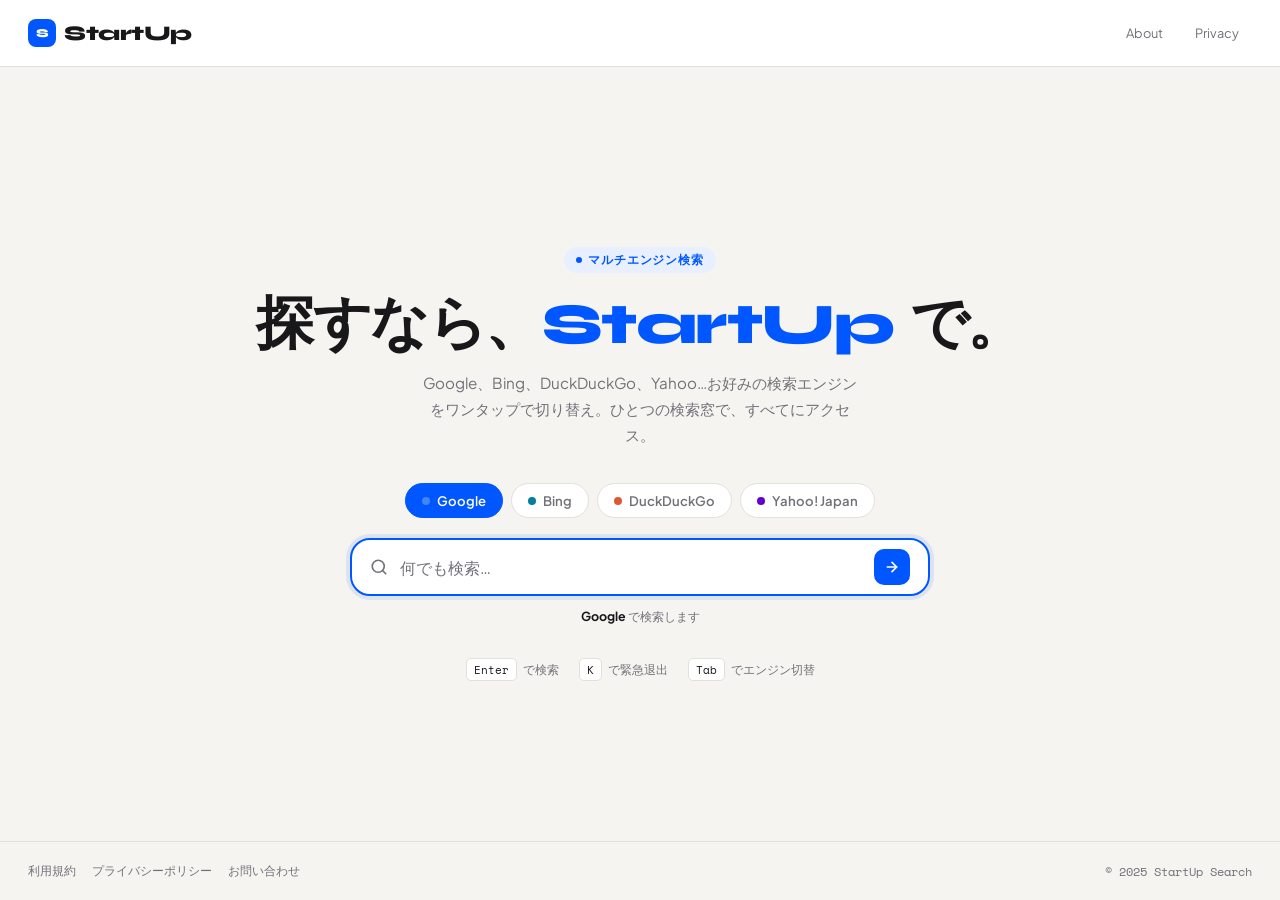
==== commit 43bd86be: "Update index.html" ====
--- a/index.html
+++ b/index.html
@@ -1,532 +1,169 @@
+<!-- index.html -->
 <!DOCTYPE html>
 <html lang="ja">
 <head>
 <meta charset="UTF-8">
 <meta name="viewport" content="width=device-width, initial-scale=1.0, maximum-scale=1.0">
-<title>StartUp</title>
-<link rel="icon" type="image/png" href="https://i.ibb.co/nNSm3mKT/b93c6e19-2551-4ea1-a057-a8473a1dee24.png">
-<link rel="apple-touch-icon" href="https://i.ibb.co/nNSm3mKT/b93c6e19-2551-4ea1-a057-a8473a1dee24.png">
-<meta name="theme-color" content="#f5f4f0">
+<title>StartUp Search</title>
+<link rel="icon" href="data:image/svg+xml,<svg xmlns='http://www.w3.org/2000/svg' viewBox='0 0 32 32'><rect width='32' height='32' rx='8' fill='%230057ff'/><text x='16' y='22' text-anchor='middle' font-size='18' font-family='sans-serif' font-weight='bold' fill='white'>S</text></svg>">
+<link rel="preconnect" href="https://fonts.googleapis.com">
 <link rel="preconnect" href="https://fonts.gstatic.com" crossorigin>
 <link href="https://fonts.googleapis.com/css2?family=Space+Mono:wght@400;700&family=Syne:wght@400;700;800&family=Plus+Jakarta+Sans:wght@400;500;600;700&display=swap" rel="stylesheet">
 <style>
 *, *::before, *::after { box-sizing: border-box; margin: 0; padding: 0; }
 :root {
-  --bg: #f5f4f0;
-  --surface: rgba(255,255,255,.86);
-  --surface-solid: #ffffff;
-  --border: rgba(226,224,218,.95);
-  --text: #18181b;
-  --sub: #71717a;
-  --accent: #0057ff;
-  --accent-h: #0040cc;
-  --accent-soft: rgba(0,87,255,.10);
-  --danger: #ff3355;
-  --shadow: 0 16px 40px rgba(24,24,27,.08);
-  --shadow-strong: 0 24px 60px rgba(24,24,27,.12);
-  --radius: 18px;
-  --radius-lg: 24px;
+  --bg:        #f5f4f0;
+  --surface:   #ffffff;
+  --border:    #e2e0da;
+  --text:      #18181b;
+  --sub:       #71717a;
+  --accent:    #0057ff;
+  --accent-h:  #0040cc;
+  --radius-lg: 20px;
 }
 html { scroll-behavior: smooth; }
-body {
-  background:
-    radial-gradient(900px 500px at 50% -80px, rgba(0,87,255,.08), transparent 60%),
-    radial-gradient(600px 320px at 20% 20%, rgba(123,92,240,.08), transparent 55%),
-    var(--bg);
-  color: var(--text);
-  font-family: 'Plus Jakarta Sans', sans-serif;
-  min-height: 100vh;
-  overflow-x: hidden;
-}
+body { background: var(--bg); color: var(--text); font-family: 'Plus Jakarta Sans', sans-serif; min-height: 100vh; }
 
 #loading-overlay {
-  position: fixed; inset: 0;
-  background:
-    radial-gradient(600px 300px at 50% 35%, rgba(255,255,255,.55), transparent 70%),
-    rgba(245,244,240,.92);
-  backdrop-filter: blur(18px);
-  z-index: 9999;
-  display: none;
-  align-items: center;
-  justify-content: center;
-  flex-direction: column;
-  gap: 16px;
+  position: fixed; inset: 0; background: var(--bg);
+  z-index: 9999; display: none; align-items: center; justify-content: center;
+  flex-direction: column; gap: 16px;
 }
 #loading-overlay.visible { display: flex; }
-.lo-brand {
-  display: flex; align-items: center; gap: 12px;
-  transform: translateY(-10px);
-  animation: pop-in .55s cubic-bezier(.2,.9,.2,1) both;
-}
-.lo-brand img {
-  width: 44px; height: 44px; border-radius: 14px;
-  box-shadow: 0 10px 30px rgba(0,87,255,.18);
-}
 .lo-spinner {
-  width: 44px; height: 44px;
-  border: 3px solid rgba(226,224,218,.9);
-  border-top-color: var(--accent);
-  border-right-color: rgba(123,92,240,.7);
-  border-radius: 50%;
-  animation: spin .8s linear infinite;
-  box-shadow: 0 0 0 6px rgba(0,87,255,.04);
-}
-.lo-text {
-  font-size: 0.88rem;
-  color: var(--sub);
-  letter-spacing: .02em;
-  animation: fade-up .55s .05s both;
-}
+  width: 40px; height: 40px; border: 3px solid var(--border);
+  border-top-color: var(--accent); border-radius: 50%;
+  animation: spin .65s linear infinite;
+}
+.lo-text { font-size: 0.88rem; color: var(--sub); }
 @keyframes spin { to { transform: rotate(360deg); } }
-@keyframes fade-up {
-  from { opacity: 0; transform: translateY(8px); }
-  to { opacity: 1; transform: translateY(0); }
-}
-@keyframes pop-in {
-  from { opacity: 0; transform: scale(.92) translateY(8px); }
-  to { opacity: 1; transform: scale(1) translateY(0); }
-}
 
 #startup-overlay {
-  position: fixed; inset: 0;
-  background: transparent;
-  z-index: 9998;
-  display: flex;
-  flex-direction: column;
-  overflow-y: auto;
-  overflow-x: hidden;
+  position: fixed; inset: 0; background: var(--bg);
+  z-index: 9998; display: flex; flex-direction: column; overflow-y: auto;
 }
 #startup-overlay.hidden { display: none; }
 
 .su-nav {
   display: flex; align-items: center; justify-content: space-between;
-  padding: 18px 28px;
-  border-bottom: 1px solid rgba(226,224,218,.8);
-  background: rgba(255,255,255,.72);
-  backdrop-filter: blur(16px);
-  flex-shrink: 0;
+  padding: 18px 28px; border-bottom: 1px solid var(--border);
+  background: var(--surface); flex-shrink: 0;
 }
 .su-logo {
-  font-family: 'Syne', sans-serif;
-  font-weight: 800;
-  font-size: 1.3rem;
-  letter-spacing: -0.5px;
-  color: var(--text);
-  display: flex;
-  align-items: center;
-  gap: 10px;
-}
-.su-logo img {
-  width: 34px; height: 34px;
-  border-radius: 11px;
-  object-fit: cover;
-  box-shadow: 0 10px 30px rgba(0,87,255,.14);
-}
-.su-nav-links { display: flex; gap: 8px; align-items: center; }
+  font-family: 'Syne', sans-serif; font-weight: 800; font-size: 1.3rem;
+  letter-spacing: -0.5px; color: var(--text);
+  display: flex; align-items: center; gap: 8px;
+}
+.su-logo-icon {
+  width: 28px; height: 28px; background: var(--accent); border-radius: 8px;
+  display: flex; align-items: center; justify-content: center;
+  color: #fff; font-size: 0.75rem; font-weight: 800;
+  font-family: 'Syne', sans-serif; flex-shrink: 0;
+}
+.su-nav-links { display: flex; gap: 6px; align-items: center; }
 .su-nav-link {
-  font-size: 0.8rem;
-  color: var(--sub);
-  text-decoration: none;
-  padding: 7px 12px;
-  border-radius: 999px;
-  border: 1px solid transparent;
-  transition: transform .18s ease, background .18s ease, color .18s ease, border-color .18s ease;
-  cursor: pointer;
-  background: none;
-  font-family: inherit;
-}
-.su-nav-link:hover {
-  background: rgba(255,255,255,.85);
-  color: var(--text);
-  border-color: var(--border);
-  transform: translateY(-1px);
-}
+  font-size: 0.8rem; color: var(--sub); text-decoration: none;
+  padding: 6px 12px; border-radius: 99px; border: 1px solid transparent;
+  transition: all .15s; cursor: pointer; background: none; font-family: inherit;
+}
+.su-nav-link:hover { background: var(--border); color: var(--text); }
 
 .su-hero {
-  flex: 1;
-  display: flex;
-  flex-direction: column;
-  align-items: center;
-  justify-content: center;
-  padding: 56px 24px 40px;
-  text-align: center;
-}
-.su-hero-inner {
-  width: 100%;
-  max-width: 720px;
-  animation: hero-enter .7s cubic-bezier(.2,.9,.2,1) both;
-}
-@keyframes hero-enter {
-  from { opacity: 0; transform: translateY(18px) scale(.985); }
-  to { opacity: 1; transform: translateY(0) scale(1); }
+  flex: 1; display: flex; flex-direction: column;
+  align-items: center; justify-content: center;
+  padding: 60px 24px 40px; text-align: center;
 }
 .su-hero-badge {
-  display: inline-flex;
-  align-items: center;
-  gap: 8px;
-  background: rgba(232,240,255,.92);
-  color: var(--accent);
-  font-size: 0.72rem;
-  font-weight: 800;
-  letter-spacing: 0.1em;
-  text-transform: uppercase;
-  padding: 7px 13px;
-  border-radius: 999px;
-  margin-bottom: 22px;
-  border: 1px solid rgba(0,87,255,.08);
-  box-shadow: 0 8px 28px rgba(0,87,255,.05);
-}
-.su-hero-badge span {
-  width: 7px; height: 7px;
-  background: var(--accent);
-  border-radius: 50%;
-  display: inline-block;
-  box-shadow: 0 0 0 5px rgba(0,87,255,.08);
-}
+  display: inline-flex; align-items: center; gap: 6px;
+  background: #e8f0ff; color: var(--accent);
+  font-size: 0.72rem; font-weight: 700; letter-spacing: 0.08em;
+  text-transform: uppercase; padding: 5px 12px;
+  border-radius: 99px; margin-bottom: 20px;
+}
+.su-hero-badge span { width: 6px; height: 6px; background: var(--accent); border-radius: 50%; display: inline-block; }
 .su-hero h1 {
-  font-family: 'Syne', sans-serif;
-  font-weight: 800;
-  font-size: clamp(2.1rem, 6vw, 4rem);
-  line-height: 1.06;
-  letter-spacing: -1.8px;
-  color: var(--text);
-  margin-bottom: 14px;
-}
-.su-hero h1 em {
-  font-style: normal;
-  color: var(--accent);
-  text-shadow: 0 8px 28px rgba(0,87,255,.12);
-}
-.su-hero p {
-  font-size: 0.96rem;
-  color: var(--sub);
-  line-height: 1.8;
-  max-width: 520px;
-  margin: 0 auto 34px;
-}
-
-.su-search-wrap {
-  width: 100%;
-  max-width: 620px;
-  position: relative;
-  margin: 0 auto 14px;
-}
+  font-family: 'Syne', sans-serif; font-weight: 800;
+  font-size: clamp(2rem, 6vw, 3.6rem); line-height: 1.1;
+  letter-spacing: -1.5px; color: var(--text); margin-bottom: 14px;
+}
+.su-hero h1 em { font-style: normal; color: var(--accent); }
+.su-hero p { font-size: 0.95rem; color: var(--sub); line-height: 1.7; max-width: 440px; margin-bottom: 36px; }
+
+.su-engine-row { display: flex; gap: 8px; justify-content: center; flex-wrap: wrap; margin-bottom: 20px; }
+.su-engine-btn {
+  display: flex; align-items: center; gap: 7px;
+  padding: 8px 16px; border: 1.5px solid var(--border);
+  border-radius: 99px; background: var(--surface);
+  cursor: pointer; font-family: inherit; font-size: 0.82rem; font-weight: 600;
+  color: var(--sub); transition: all .15s; -webkit-tap-highlight-color: transparent;
+}
+.su-engine-btn:hover { border-color: var(--accent); color: var(--accent); background: #e8f0ff; }
+.su-engine-btn.active { border-color: var(--accent); background: var(--accent); color: #fff; }
+.su-engine-dot { width: 8px; height: 8px; border-radius: 50%; flex-shrink: 0; }
+
+.su-search-wrap { width: 100%; max-width: 580px; position: relative; margin-bottom: 12px; }
 .su-search-box {
-  position: relative;
-  display: flex;
-  align-items: center;
-  gap: 10px;
-  background: var(--surface);
-  border: 1.5px solid var(--border);
-  border-radius: var(--radius-lg);
-  padding: 10px 12px 10px 10px;
-  min-height: 70px;
-  box-shadow: var(--shadow);
-  backdrop-filter: blur(12px);
-  transition: border-color .18s ease, box-shadow .18s ease, transform .18s ease;
-}
-.su-search-box:hover {
-  transform: translateY(-1px);
-  box-shadow: var(--shadow-strong);
-}
-.su-search-box:focus-within {
-  border-color: rgba(0,87,255,.42);
-  box-shadow: 0 0 0 5px rgba(0,87,255,.10), var(--shadow-strong);
-}
-.su-search-box.error {
-  border-color: var(--danger);
-  box-shadow: 0 0 0 5px rgba(255,51,85,.12), var(--shadow-strong);
-  animation: shake .34s ease both;
-}
+  display: flex; align-items: center;
+  background: var(--surface); border: 2px solid var(--border);
+  border-radius: var(--radius-lg); padding: 0 18px; height: 58px;
+  transition: border-color .15s, box-shadow .15s;
+}
+.su-search-box:focus-within { border-color: var(--accent); box-shadow: 0 0 0 4px rgba(0,87,255,.1); }
+.su-search-box.error { border-color: #ff3355; box-shadow: 0 0 0 4px rgba(255,51,85,.1); animation: shake .3s; }
 @keyframes shake {
   0%,100% { transform: translateX(0); }
-  18% { transform: translateX(-6px); }
-  36% { transform: translateX(6px); }
-  54% { transform: translateX(-4px); }
-  72% { transform: translateX(4px); }
-}
-
-.su-engine-picker {
-  position: relative;
-  flex-shrink: 0;
-  align-self: stretch;
-  display: flex;
-  align-items: center;
-}
-.su-engine-toggle {
-  height: 48px;
-  min-width: 132px;
-  padding: 0 14px 0 14px;
-  border: 1px solid var(--border);
-  border-radius: 14px;
-  background: linear-gradient(180deg, rgba(255,255,255,.92), rgba(247,247,248,.86));
-  display: flex;
-  align-items: center;
-  justify-content: space-between;
-  gap: 10px;
-  cursor: pointer;
-  font: inherit;
-  color: var(--text);
-  transition: transform .18s ease, border-color .18s ease, box-shadow .18s ease, background .18s ease;
-  box-shadow: 0 6px 18px rgba(24,24,27,.04);
-}
-.su-engine-toggle:hover {
-  transform: translateY(-1px);
-  border-color: rgba(0,87,255,.25);
-  box-shadow: 0 10px 24px rgba(0,87,255,.06);
-}
-.su-engine-toggle:active { transform: translateY(0); }
-.su-engine-pill {
-  display: flex;
-  align-items: center;
-  gap: 8px;
-  min-width: 0;
-}
-.su-engine-dot {
-  width: 10px;
-  height: 10px;
-  border-radius: 50%;
-  flex-shrink: 0;
-  box-shadow: 0 0 0 5px rgba(0,0,0,.03);
-}
-.su-engine-name {
-  font-size: 0.86rem;
-  font-weight: 700;
-  white-space: nowrap;
-}
-.su-chevron {
-  width: 16px; height: 16px;
-  color: var(--sub);
-  transition: transform .22s cubic-bezier(.2,.8,.2,1);
-}
-.su-engine-picker.open .su-chevron {
-  transform: rotate(180deg);
-}
-.su-engine-menu {
-  position: absolute;
-  left: 0;
-  top: calc(100% + 10px);
-  width: 240px;
-  padding: 8px;
-  border: 1px solid rgba(226,224,218,.92);
-  border-radius: 18px;
-  background: rgba(255,255,255,.92);
-  backdrop-filter: blur(16px);
-  box-shadow: 0 22px 60px rgba(24,24,27,.12);
-  opacity: 0;
-  transform: translateY(-8px) scale(.98);
-  pointer-events: none;
-  transform-origin: top left;
-  transition: opacity .18s ease, transform .22s cubic-bezier(.2,.9,.2,1);
-  z-index: 30;
-}
-.su-engine-picker.open .su-engine-menu {
-  opacity: 1;
-  transform: translateY(0) scale(1);
-  pointer-events: auto;
-}
-.su-engine-menu::before {
-  content: "";
-  position: absolute;
-  top: -7px;
-  left: 22px;
-  width: 12px;
-  height: 12px;
-  background: rgba(255,255,255,.96);
-  border-left: 1px solid rgba(226,224,218,.92);
-  border-top: 1px solid rgba(226,224,218,.92);
-  transform: rotate(45deg);
-}
-.su-engine-option {
-  width: 100%;
-  border: none;
-  background: transparent;
-  color: var(--text);
-  display: flex;
-  align-items: center;
-  gap: 10px;
-  padding: 11px 12px;
-  border-radius: 13px;
-  cursor: pointer;
-  text-align: left;
-  font: inherit;
-  transition: background .16s ease, transform .16s ease, box-shadow .16s ease;
-}
-.su-engine-option:hover {
-  background: rgba(0,87,255,.06);
-  transform: translateX(2px);
-}
-.su-engine-option.active {
-  background: rgba(0,87,255,.10);
-  box-shadow: inset 0 0 0 1px rgba(0,87,255,.10);
-}
-.su-engine-option .opt-name {
-  font-size: 0.9rem;
-  font-weight: 700;
-}
-.su-engine-option .opt-sub {
-  display: block;
-  font-size: 0.7rem;
-  color: var(--sub);
-  margin-top: 1px;
-  font-family: 'Space Mono', monospace;
-}
-
-.su-input-wrap {
-  flex: 1;
-  display: flex;
-  align-items: center;
-  min-width: 0;
-  gap: 10px;
-}
-.su-search-icon {
-  color: var(--sub);
-  flex-shrink: 0;
-  margin-left: 4px;
-  display: flex;
-  align-items: center;
-}
+  25% { transform: translateX(-6px); }
+  75% { transform: translateX(6px); }
+}
+.su-search-icon { color: var(--sub); flex-shrink: 0; margin-right: 12px; display: flex; align-items: center; }
 .su-search-box input {
-  flex: 1;
-  min-width: 0;
-  border: none;
-  outline: none;
-  font-size: 1rem;
-  color: var(--text);
-  background: transparent;
-  font-family: inherit;
-}
-.su-search-box input::placeholder { color: rgba(113,113,122,.85); }
+  flex: 1; border: none; outline: none; font-size: 1rem;
+  color: var(--text); background: transparent; font-family: inherit; min-width: 0;
+}
+.su-search-box input::placeholder { color: var(--sub); }
 .su-search-go {
-  background:
-    linear-gradient(180deg, rgba(0,87,255,1), rgba(0,64,204,1));
-  border: none;
-  border-radius: 14px;
-  width: 46px;
-  height: 46px;
-  display: flex;
-  align-items: center;
-  justify-content: center;
-  cursor: pointer;
-  color: #fff;
-  flex-shrink: 0;
-  margin-right: 2px;
-  transition: transform .16s ease, filter .16s ease, box-shadow .16s ease;
-  box-shadow: 0 12px 22px rgba(0,87,255,.18);
-}
-.su-search-go:hover {
-  transform: translateY(-1px);
-  filter: brightness(1.03);
-  box-shadow: 0 16px 30px rgba(0,87,255,.22);
-}
-.su-search-go:active { transform: translateY(0) scale(.96); }
-
-.su-active-label {
-  font-size: 0.78rem;
-  color: var(--sub);
-  margin-top: 10px;
-}
+  background: var(--accent); border: none; border-radius: 10px;
+  width: 36px; height: 36px; display: flex; align-items: center; justify-content: center;
+  cursor: pointer; color: #fff; flex-shrink: 0; margin-left: 8px;
+  transition: background .15s, transform .1s;
+}
+.su-search-go:hover { background: var(--accent-h); }
+.su-search-go:active { transform: scale(.94); }
+
+.su-active-label { font-size: 0.78rem; color: var(--sub); }
 .su-active-label strong { color: var(--text); }
 
-.su-hint {
-  margin-top: 32px;
-  display: flex;
-  gap: 18px;
-  flex-wrap: wrap;
-  justify-content: center;
-}
-.su-hint-item {
-  display: flex;
-  align-items: center;
-  gap: 6px;
-  font-size: 0.76rem;
-  color: var(--sub);
-}
+.su-hint { margin-top: 32px; display: flex; gap: 20px; flex-wrap: wrap; justify-content: center; }
+.su-hint-item { display: flex; align-items: center; gap: 6px; font-size: 0.76rem; color: var(--sub); }
 .su-hint-key {
-  background: rgba(255,255,255,.85);
-  border: 1px solid var(--border);
-  border-radius: 7px;
-  padding: 2px 8px;
-  font-family: 'Space Mono', monospace;
-  font-size: 0.7rem;
-  color: var(--text);
-  box-shadow: 0 6px 18px rgba(24,24,27,.04);
+  background: var(--surface); border: 1px solid var(--border);
+  border-radius: 5px; padding: 2px 7px;
+  font-family: 'Space Mono', monospace; font-size: 0.7rem; color: var(--text);
 }
 
 .su-footer {
-  padding: 20px 28px;
-  border-top: 1px solid rgba(226,224,218,.8);
-  display: flex;
-  justify-content: space-between;
-  align-items: center;
-  flex-wrap: wrap;
-  gap: 12px;
-  flex-shrink: 0;
-  background: rgba(255,255,255,.58);
-  backdrop-filter: blur(10px);
+  padding: 20px 28px; border-top: 1px solid var(--border);
+  display: flex; justify-content: space-between; align-items: center;
+  flex-wrap: wrap; gap: 12px; flex-shrink: 0;
 }
 .su-footer-links { display: flex; gap: 16px; flex-wrap: wrap; }
-.su-footer a {
-  font-size: 0.78rem;
-  color: var(--sub);
-  text-decoration: none;
-  transition: color .16s ease;
-}
+.su-footer a { font-size: 0.78rem; color: var(--sub); text-decoration: none; }
 .su-footer a:hover { color: var(--text); }
-.su-footer-copy {
-  font-size: 0.76rem;
-  color: var(--sub);
-  font-family: 'Space Mono', monospace;
-  display: flex;
-  flex-direction: column;
-  gap: 4px;
-  align-items: flex-end;
-}
-
-@media (max-width: 720px) {
-  .su-nav { padding: 14px 16px; }
-  .su-hero { padding: 42px 16px 28px; }
-  .su-search-box {
-    flex-wrap: wrap;
-    padding: 10px;
-    gap: 10px;
-  }
-  .su-engine-picker { width: 100%; }
-  .su-engine-toggle {
-    width: 100%;
-    min-width: 0;
-    justify-content: space-between;
-  }
-  .su-engine-menu {
-    width: 100%;
-  }
-  .su-input-wrap { width: 100%; }
-  .su-search-go {
-    width: 44px;
-    height: 44px;
-  }
-  .su-footer { padding: 18px 16px; }
-  .su-footer-copy {
-    align-items: flex-start;
-  }
-}
+.su-footer-copy { font-size: 0.76rem; color: var(--sub); font-family: 'Space Mono', monospace; }
 </style>
 </head>
 <body>
 
-<div id="loading-overlay" aria-hidden="true">
-  <div class="lo-brand">
-    <img src="https://i.ibb.co/nNSm3mKT/b93c6e19-2551-4ea1-a057-a8473a1dee24.png" alt="">
-    <div class="lo-spinner"></div>
-  </div>
+<div id="loading-overlay">
+  <div class="lo-spinner"></div>
   <div class="lo-text">読み込み中…</div>
 </div>
 
 <div id="startup-overlay">
   <nav class="su-nav">
     <div class="su-logo">
-      <img src="https://i.ibb.co/nNSm3mKT/b93c6e19-2551-4ea1-a057-a8473a1dee24.png" alt="StartUp">
-      <span>StartUp</span>
+      <div class="su-logo-icon">S</div>
+      StartUp
     </div>
     <div class="su-nav-links">
       <a class="su-nav-link" href="#">About</a>
@@ -535,80 +172,48 @@
   </nav>
 
   <div class="su-hero">
-    <div class="su-hero-inner">
-      <div class="su-hero-badge"><span></span>マルチエンジン検索</div>
-      <h1>探すなら、<em>StartUp</em> で。</h1>
-      <p>Google、Bing、DuckDuckGo、Yahoo…お好みの検索エンジンを、検索ボックスの中から切り替え。ひとつの入力で、すべてにアクセス。</p>
-
-      <div class="su-search-wrap">
-        <div class="su-search-box" id="su-search-box">
-          <div class="su-engine-picker" id="engine-picker">
-            <button class="su-engine-toggle" id="engine-toggle" type="button" aria-haspopup="true" aria-expanded="false">
-              <span class="su-engine-pill">
-                <span class="su-engine-dot" id="current-dot" style="background:#4285f4"></span>
-                <span class="su-engine-name" id="current-engine-name">Google</span>
-              </span>
-              <svg class="su-chevron" viewBox="0 0 24 24" fill="none" stroke="currentColor" stroke-width="2.2" stroke-linecap="round" stroke-linejoin="round" aria-hidden="true">
-                <path d="M6 9l6 6 6-6"></path>
-              </svg>
-            </button>
-
-            <div class="su-engine-menu" id="engine-menu" role="menu" aria-label="検索エンジン">
-              <button class="su-engine-option active" data-engine="google" type="button">
-                <span class="su-engine-dot" style="background:#4285f4"></span>
-                <span>
-                  <span class="opt-name">Google</span>
-                  <span class="opt-sub">google.com</span>
-                </span>
-              </button>
-              <button class="su-engine-option" data-engine="bing" type="button">
-                <span class="su-engine-dot" style="background:#00809d"></span>
-                <span>
-                  <span class="opt-name">Bing</span>
-                  <span class="opt-sub">bing.com</span>
-                </span>
-              </button>
-              <button class="su-engine-option" data-engine="duckduckgo" type="button">
-                <span class="su-engine-dot" style="background:#de5833"></span>
-                <span>
-                  <span class="opt-name">DuckDuckGo</span>
-                  <span class="opt-sub">duckduckgo.com</span>
-                </span>
-              </button>
-              <button class="su-engine-option" data-engine="yahoo" type="button">
-                <span class="su-engine-dot" style="background:#6001d2"></span>
-                <span>
-                  <span class="opt-name">Yahoo! Japan</span>
-                  <span class="opt-sub">search.yahoo.co.jp</span>
-                </span>
-              </button>
-            </div>
-          </div>
-
-          <div class="su-input-wrap">
-            <span class="su-search-icon">
-              <svg width="18" height="18" viewBox="0 0 24 24" fill="none" stroke="currentColor" stroke-width="2.2" stroke-linecap="round" stroke-linejoin="round">
-                <circle cx="11" cy="11" r="8"/><line x1="21" y1="21" x2="16.65" y2="16.65"/>
-              </svg>
-            </span>
-            <input id="su-input" type="text" placeholder="何でも検索…"
-                   autocomplete="off" autocorrect="off" autocapitalize="off" spellcheck="false">
-          </div>
-
-          <button class="su-search-go" onclick="handleSuSearch()" aria-label="検索">
-            <svg width="16" height="16" viewBox="0 0 24 24" fill="none" stroke="currentColor" stroke-width="2.5" stroke-linecap="round" stroke-linejoin="round">
-              <line x1="5" y1="12" x2="19" y2="12"/><polyline points="12 5 19 12 12 19"/>
-            </svg>
-          </button>
-        </div>
+    <div class="su-hero-badge"><span></span>マルチエンジン検索</div>
+    <h1>探すなら、<em>StartUp</em> で。</h1>
+    <p>Google、Bing、DuckDuckGo、Yahoo…お好みの検索エンジンをワンタップで切り替え。ひとつの検索窓で、すべてにアクセス。</p>
+
+    <div class="su-engine-row" id="engine-row">
+      <button class="su-engine-btn active" data-engine="google" onclick="selectEngine(this)">
+        <span class="su-engine-dot" style="background:#4285f4"></span> Google
+      </button>
+      <button class="su-engine-btn" data-engine="bing" onclick="selectEngine(this)">
+        <span class="su-engine-dot" style="background:#00809d"></span> Bing
+      </button>
+      <button class="su-engine-btn" data-engine="duckduckgo" onclick="selectEngine(this)">
+        <span class="su-engine-dot" style="background:#de5833"></span> DuckDuckGo
+      </button>
+      <button class="su-engine-btn" data-engine="yahoo" onclick="selectEngine(this)">
+        <span class="su-engine-dot" style="background:#6001d2"></span> Yahoo! Japan
+      </button>
+    </div>
+
+    <div class="su-search-wrap">
+      <div class="su-search-box" id="su-search-box">
+        <span class="su-search-icon">
+          <svg width="18" height="18" viewBox="0 0 24 24" fill="none" stroke="currentColor" stroke-width="2.2" stroke-linecap="round" stroke-linejoin="round">
+            <circle cx="11" cy="11" r="8"/><line x1="21" y1="21" x2="16.65" y2="16.65"/>
+          </svg>
+        </span>
+        <input id="su-input" type="text" placeholder="何でも検索…"
+               autocomplete="off" autocorrect="off" autocapitalize="off" spellcheck="false">
+        <button class="su-search-go" onclick="handleSuSearch()" aria-label="検索">
+          <svg width="16" height="16" viewBox="0 0 24 24" fill="none" stroke="currentColor" stroke-width="2.5" stroke-linecap="round" stroke-linejoin="round">
+            <line x1="5" y1="12" x2="19" y2="12"/><polyline points="12 5 19 12 12 19"/>
+          </svg>
+        </button>
       </div>
-
-      <div class="su-active-label" id="su-active-label"><strong>Google</strong> で検索します</div>
-
-      <div class="su-hint">
-        <div class="su-hint-item"><span class="su-hint-key">Enter</span> で検索</div>
-        <div class="su-hint-item"><span class="su-hint-key">Tab</span> でボックス移動</div>
-      </div>
+    </div>
+
+    <div class="su-active-label" id="su-active-label"><strong>Google</strong> で検索します</div>
+
+    <div class="su-hint">
+      <div class="su-hint-item"><span class="su-hint-key">Enter</span> で検索</div>
+      <div class="su-hint-item"><span class="su-hint-key">K</span> で緊急退出</div>
+      <div class="su-hint-item"><span class="su-hint-key">Tab</span> でエンジン切替</div>
     </div>
   </div>
 
@@ -616,12 +221,9 @@
     <div class="su-footer-links">
       <a href="#">利用規約</a>
       <a href="#">プライバシーポリシー</a>
-      <a href="mailto:hiziki.tools@proton.me">お問い合わせ</a>
-    </div>
-    <div class="su-footer-copy">
-      <div>お問い合わせ: hiziki.tools@proton.me</div>
-      <div>© 2026 StartUp</div>
-    </div>
+      <a href="#">お問い合わせ</a>
+    </div>
+    <div class="su-footer-copy">© 2025 StartUp Search</div>
   </footer>
 </div>
 
@@ -629,66 +231,30 @@
 const $ = id => document.getElementById(id);
 
 const ENGINES = {
-  google:     { name: 'Google',       url: q => 'https://www.google.com/search?q=' + encodeURIComponent(q), dot: '#4285f4', sub: 'google.com' },
-  bing:       { name: 'Bing',         url: q => 'https://www.bing.com/search?q=' + encodeURIComponent(q), dot: '#00809d', sub: 'bing.com' },
-  duckduckgo: { name: 'DuckDuckGo',   url: q => 'https://duckduckgo.com/?q=' + encodeURIComponent(q), dot: '#de5833', sub: 'duckduckgo.com' },
-  yahoo:      { name: 'Yahoo! Japan', url: q => 'https://search.yahoo.co.jp/search?p=' + encodeURIComponent(q), dot: '#6001d2', sub: 'search.yahoo.co.jp' },
+  google:     { name: 'Google',       url: q => 'https://www.google.com/search?q=' + encodeURIComponent(q) },
+  bing:       { name: 'Bing',         url: q => 'https://www.bing.com/search?q=' + encodeURIComponent(q) },
+  duckduckgo: { name: 'DuckDuckGo',   url: q => 'https://duckduckgo.com/?q=' + encodeURIComponent(q) },
+  yahoo:      { name: 'Yahoo! Japan', url: q => 'https://search.yahoo.co.jp/search?p=' + encodeURIComponent(q) },
 };
 
 let currentEngine = 'google';
-let menuOpen = false;
-
-function openMenu() {
-  $('engine-picker').classList.add('open');
-  $('engine-toggle').setAttribute('aria-expanded', 'true');
-  menuOpen = true;
-}
-function closeMenu() {
-  $('engine-picker').classList.remove('open');
-  $('engine-toggle').setAttribute('aria-expanded', 'false');
-  menuOpen = false;
-}
-function toggleMenu() {
-  menuOpen ? closeMenu() : openMenu();
-}
-
-function setEngine(engineKey) {
-  currentEngine = engineKey;
-
-  const engine = ENGINES[engineKey];
-  $('current-engine-name').textContent = engine.name;
-  $('current-dot').style.background = engine.dot;
-  $('su-active-label').innerHTML = '<strong>' + engine.name + '</strong> で検索します';
-
-  document.querySelectorAll('.su-engine-option').forEach(btn => {
-    btn.classList.toggle('active', btn.dataset.engine === engineKey);
-  });
-}
-
-$('engine-toggle').addEventListener('click', (e) => {
-  e.stopPropagation();
-  toggleMenu();
-});
-
-document.querySelectorAll('.su-engine-option').forEach(btn => {
-  btn.addEventListener('click', () => {
-    setEngine(btn.dataset.engine);
-    closeMenu();
-  });
-});
-
-document.addEventListener('click', (e) => {
-  if (!$('engine-picker').contains(e.target)) closeMenu();
-});
-
-document.addEventListener('keydown', (e) => {
-  if (e.key === 'Escape') closeMenu();
-});
-
-setTimeout(() => $('su-input').focus(), 120);
+const engineKeys = Object.keys(ENGINES);
+
+setTimeout(() => $('su-input').focus(), 80);
+
+function selectEngine(btn) {
+  document.querySelectorAll('.su-engine-btn').forEach(b => b.classList.remove('active'));
+  btn.classList.add('active');
+  currentEngine = btn.dataset.engine;
+  $('su-active-label').innerHTML = '<strong>' + ENGINES[currentEngine].name + '</strong> で検索します';
+}
 
 $('su-input').addEventListener('keydown', e => {
-  if (e.key === 'Enter') {
+  if (e.key === 'Tab') {
+    e.preventDefault();
+    const idx = engineKeys.indexOf(currentEngine);
+    selectEngine(document.querySelector('[data-engine="' + engineKeys[(idx + 1) % engineKeys.length] + '"]'));
+  } else if (e.key === 'Enter') {
     handleSuSearch();
   }
 });
@@ -697,7 +263,6 @@
   const val = $('su-input').value.trim();
   if (!val) return;
 
-  closeMenu();
   $('loading-overlay').classList.add('visible');
 
   try {
@@ -718,27 +283,29 @@
         document.write(html);
         document.close();
       } else {
-        $('su-search-box').classList.add('error');
-        setTimeout(() => $('su-search-box').classList.remove('error'), 350);
-        setTimeout(() => {
-          window.location.href = ENGINES[currentEngine].url(val);
-        }, 380);
+        throw new Error('アプリの取得に失敗しました');
       }
     } else {
-      $('su-search-box').classList.add('error');
-      setTimeout(() => $('su-search-box').classList.remove('error'), 350);
-      setTimeout(() => {
-        window.location.href = ENGINES[currentEngine].url(val);
-      }, 380);
+      $('loading-overlay').classList.remove('visible');
+      window.location.href = ENGINES[currentEngine].url(val);
     }
   } catch (e) {
-    $('su-search-box').classList.add('error');
-    setTimeout(() => $('su-search-box').classList.remove('error'), 350);
+    $('loading-overlay').classList.remove('visible');
+    const box = $('su-search-box');
+    box.classList.add('error');
     setTimeout(() => {
+      box.classList.remove('error');
       window.location.href = ENGINES[currentEngine].url(val);
-    }, 380);
+    }, 400);
   }
 }
+
+document.addEventListener('keydown', e => {
+  const tag = document.activeElement.tagName;
+  if ((e.key === 'k' || e.key === 'K') && tag !== 'INPUT' && tag !== 'TEXTAREA') {
+    window.location.href = 'https://www.google.com';
+  }
+});
 </script>
 </body>
 </html>
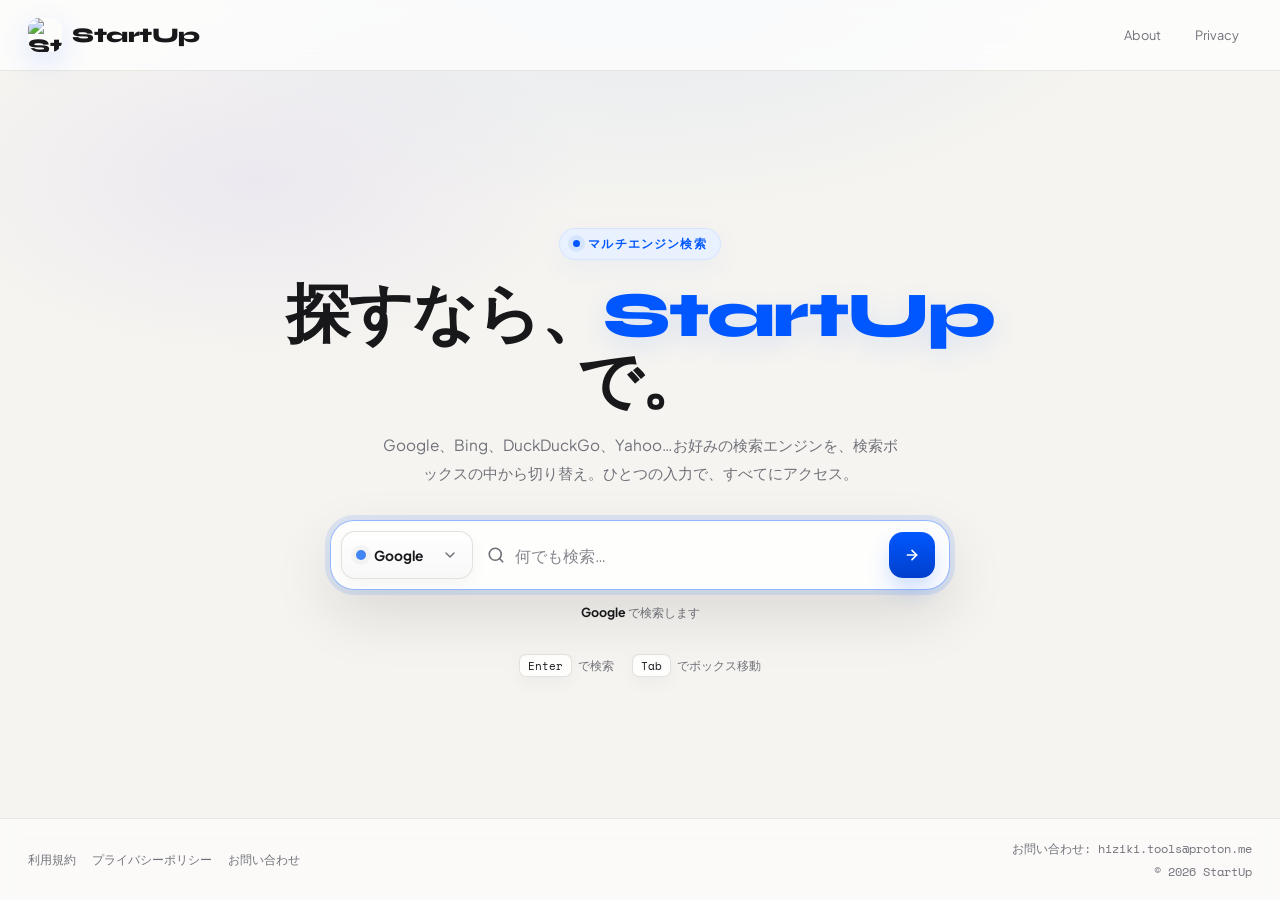
==== commit 917e74b7: "Update index.html" ====
--- a/index.html
+++ b/index.html
@@ -1,169 +1,532 @@
-<!-- index.html -->
 <!DOCTYPE html>
 <html lang="ja">
 <head>
 <meta charset="UTF-8">
 <meta name="viewport" content="width=device-width, initial-scale=1.0, maximum-scale=1.0">
-<title>StartUp Search</title>
-<link rel="icon" href="data:image/svg+xml,<svg xmlns='http://www.w3.org/2000/svg' viewBox='0 0 32 32'><rect width='32' height='32' rx='8' fill='%230057ff'/><text x='16' y='22' text-anchor='middle' font-size='18' font-family='sans-serif' font-weight='bold' fill='white'>S</text></svg>">
-<link rel="preconnect" href="https://fonts.googleapis.com">
+<title>StartUp</title>
+<link rel="icon" type="image/png" href="https://i.ibb.co/nNSm3mKT/b93c6e19-2551-4ea1-a057-a8473a1dee24.png">
+<link rel="apple-touch-icon" href="https://i.ibb.co/nNSm3mKT/b93c6e19-2551-4ea1-a057-a8473a1dee24.png">
+<meta name="theme-color" content="#f5f4f0">
 <link rel="preconnect" href="https://fonts.gstatic.com" crossorigin>
 <link href="https://fonts.googleapis.com/css2?family=Space+Mono:wght@400;700&family=Syne:wght@400;700;800&family=Plus+Jakarta+Sans:wght@400;500;600;700&display=swap" rel="stylesheet">
 <style>
 *, *::before, *::after { box-sizing: border-box; margin: 0; padding: 0; }
 :root {
-  --bg:        #f5f4f0;
-  --surface:   #ffffff;
-  --border:    #e2e0da;
-  --text:      #18181b;
-  --sub:       #71717a;
-  --accent:    #0057ff;
-  --accent-h:  #0040cc;
-  --radius-lg: 20px;
+  --bg: #f5f4f0;
+  --surface: rgba(255,255,255,.86);
+  --surface-solid: #ffffff;
+  --border: rgba(226,224,218,.95);
+  --text: #18181b;
+  --sub: #71717a;
+  --accent: #0057ff;
+  --accent-h: #0040cc;
+  --accent-soft: rgba(0,87,255,.10);
+  --danger: #ff3355;
+  --shadow: 0 16px 40px rgba(24,24,27,.08);
+  --shadow-strong: 0 24px 60px rgba(24,24,27,.12);
+  --radius: 18px;
+  --radius-lg: 24px;
 }
 html { scroll-behavior: smooth; }
-body { background: var(--bg); color: var(--text); font-family: 'Plus Jakarta Sans', sans-serif; min-height: 100vh; }
+body {
+  background:
+    radial-gradient(900px 500px at 50% -80px, rgba(0,87,255,.08), transparent 60%),
+    radial-gradient(600px 320px at 20% 20%, rgba(123,92,240,.08), transparent 55%),
+    var(--bg);
+  color: var(--text);
+  font-family: 'Plus Jakarta Sans', sans-serif;
+  min-height: 100vh;
+  overflow-x: hidden;
+}
 
 #loading-overlay {
-  position: fixed; inset: 0; background: var(--bg);
-  z-index: 9999; display: none; align-items: center; justify-content: center;
-  flex-direction: column; gap: 16px;
+  position: fixed; inset: 0;
+  background:
+    radial-gradient(600px 300px at 50% 35%, rgba(255,255,255,.55), transparent 70%),
+    rgba(245,244,240,.92);
+  backdrop-filter: blur(18px);
+  z-index: 9999;
+  display: none;
+  align-items: center;
+  justify-content: center;
+  flex-direction: column;
+  gap: 16px;
 }
 #loading-overlay.visible { display: flex; }
+.lo-brand {
+  display: flex; align-items: center; gap: 12px;
+  transform: translateY(-10px);
+  animation: pop-in .55s cubic-bezier(.2,.9,.2,1) both;
+}
+.lo-brand img {
+  width: 44px; height: 44px; border-radius: 14px;
+  box-shadow: 0 10px 30px rgba(0,87,255,.18);
+}
 .lo-spinner {
-  width: 40px; height: 40px; border: 3px solid var(--border);
-  border-top-color: var(--accent); border-radius: 50%;
-  animation: spin .65s linear infinite;
-}
-.lo-text { font-size: 0.88rem; color: var(--sub); }
+  width: 44px; height: 44px;
+  border: 3px solid rgba(226,224,218,.9);
+  border-top-color: var(--accent);
+  border-right-color: rgba(123,92,240,.7);
+  border-radius: 50%;
+  animation: spin .8s linear infinite;
+  box-shadow: 0 0 0 6px rgba(0,87,255,.04);
+}
+.lo-text {
+  font-size: 0.88rem;
+  color: var(--sub);
+  letter-spacing: .02em;
+  animation: fade-up .55s .05s both;
+}
 @keyframes spin { to { transform: rotate(360deg); } }
+@keyframes fade-up {
+  from { opacity: 0; transform: translateY(8px); }
+  to { opacity: 1; transform: translateY(0); }
+}
+@keyframes pop-in {
+  from { opacity: 0; transform: scale(.92) translateY(8px); }
+  to { opacity: 1; transform: scale(1) translateY(0); }
+}
 
 #startup-overlay {
-  position: fixed; inset: 0; background: var(--bg);
-  z-index: 9998; display: flex; flex-direction: column; overflow-y: auto;
+  position: fixed; inset: 0;
+  background: transparent;
+  z-index: 9998;
+  display: flex;
+  flex-direction: column;
+  overflow-y: auto;
+  overflow-x: hidden;
 }
 #startup-overlay.hidden { display: none; }
 
 .su-nav {
   display: flex; align-items: center; justify-content: space-between;
-  padding: 18px 28px; border-bottom: 1px solid var(--border);
-  background: var(--surface); flex-shrink: 0;
+  padding: 18px 28px;
+  border-bottom: 1px solid rgba(226,224,218,.8);
+  background: rgba(255,255,255,.72);
+  backdrop-filter: blur(16px);
+  flex-shrink: 0;
 }
 .su-logo {
-  font-family: 'Syne', sans-serif; font-weight: 800; font-size: 1.3rem;
-  letter-spacing: -0.5px; color: var(--text);
-  display: flex; align-items: center; gap: 8px;
-}
-.su-logo-icon {
-  width: 28px; height: 28px; background: var(--accent); border-radius: 8px;
-  display: flex; align-items: center; justify-content: center;
-  color: #fff; font-size: 0.75rem; font-weight: 800;
-  font-family: 'Syne', sans-serif; flex-shrink: 0;
-}
-.su-nav-links { display: flex; gap: 6px; align-items: center; }
+  font-family: 'Syne', sans-serif;
+  font-weight: 800;
+  font-size: 1.3rem;
+  letter-spacing: -0.5px;
+  color: var(--text);
+  display: flex;
+  align-items: center;
+  gap: 10px;
+}
+.su-logo img {
+  width: 34px; height: 34px;
+  border-radius: 11px;
+  object-fit: cover;
+  box-shadow: 0 10px 30px rgba(0,87,255,.14);
+}
+.su-nav-links { display: flex; gap: 8px; align-items: center; }
 .su-nav-link {
-  font-size: 0.8rem; color: var(--sub); text-decoration: none;
-  padding: 6px 12px; border-radius: 99px; border: 1px solid transparent;
-  transition: all .15s; cursor: pointer; background: none; font-family: inherit;
-}
-.su-nav-link:hover { background: var(--border); color: var(--text); }
+  font-size: 0.8rem;
+  color: var(--sub);
+  text-decoration: none;
+  padding: 7px 12px;
+  border-radius: 999px;
+  border: 1px solid transparent;
+  transition: transform .18s ease, background .18s ease, color .18s ease, border-color .18s ease;
+  cursor: pointer;
+  background: none;
+  font-family: inherit;
+}
+.su-nav-link:hover {
+  background: rgba(255,255,255,.85);
+  color: var(--text);
+  border-color: var(--border);
+  transform: translateY(-1px);
+}
 
 .su-hero {
-  flex: 1; display: flex; flex-direction: column;
-  align-items: center; justify-content: center;
-  padding: 60px 24px 40px; text-align: center;
+  flex: 1;
+  display: flex;
+  flex-direction: column;
+  align-items: center;
+  justify-content: center;
+  padding: 56px 24px 40px;
+  text-align: center;
+}
+.su-hero-inner {
+  width: 100%;
+  max-width: 720px;
+  animation: hero-enter .7s cubic-bezier(.2,.9,.2,1) both;
+}
+@keyframes hero-enter {
+  from { opacity: 0; transform: translateY(18px) scale(.985); }
+  to { opacity: 1; transform: translateY(0) scale(1); }
 }
 .su-hero-badge {
-  display: inline-flex; align-items: center; gap: 6px;
-  background: #e8f0ff; color: var(--accent);
-  font-size: 0.72rem; font-weight: 700; letter-spacing: 0.08em;
-  text-transform: uppercase; padding: 5px 12px;
-  border-radius: 99px; margin-bottom: 20px;
-}
-.su-hero-badge span { width: 6px; height: 6px; background: var(--accent); border-radius: 50%; display: inline-block; }
+  display: inline-flex;
+  align-items: center;
+  gap: 8px;
+  background: rgba(232,240,255,.92);
+  color: var(--accent);
+  font-size: 0.72rem;
+  font-weight: 800;
+  letter-spacing: 0.1em;
+  text-transform: uppercase;
+  padding: 7px 13px;
+  border-radius: 999px;
+  margin-bottom: 22px;
+  border: 1px solid rgba(0,87,255,.08);
+  box-shadow: 0 8px 28px rgba(0,87,255,.05);
+}
+.su-hero-badge span {
+  width: 7px; height: 7px;
+  background: var(--accent);
+  border-radius: 50%;
+  display: inline-block;
+  box-shadow: 0 0 0 5px rgba(0,87,255,.08);
+}
 .su-hero h1 {
-  font-family: 'Syne', sans-serif; font-weight: 800;
-  font-size: clamp(2rem, 6vw, 3.6rem); line-height: 1.1;
-  letter-spacing: -1.5px; color: var(--text); margin-bottom: 14px;
-}
-.su-hero h1 em { font-style: normal; color: var(--accent); }
-.su-hero p { font-size: 0.95rem; color: var(--sub); line-height: 1.7; max-width: 440px; margin-bottom: 36px; }
-
-.su-engine-row { display: flex; gap: 8px; justify-content: center; flex-wrap: wrap; margin-bottom: 20px; }
-.su-engine-btn {
-  display: flex; align-items: center; gap: 7px;
-  padding: 8px 16px; border: 1.5px solid var(--border);
-  border-radius: 99px; background: var(--surface);
-  cursor: pointer; font-family: inherit; font-size: 0.82rem; font-weight: 600;
-  color: var(--sub); transition: all .15s; -webkit-tap-highlight-color: transparent;
-}
-.su-engine-btn:hover { border-color: var(--accent); color: var(--accent); background: #e8f0ff; }
-.su-engine-btn.active { border-color: var(--accent); background: var(--accent); color: #fff; }
-.su-engine-dot { width: 8px; height: 8px; border-radius: 50%; flex-shrink: 0; }
-
-.su-search-wrap { width: 100%; max-width: 580px; position: relative; margin-bottom: 12px; }
+  font-family: 'Syne', sans-serif;
+  font-weight: 800;
+  font-size: clamp(2.1rem, 6vw, 4rem);
+  line-height: 1.06;
+  letter-spacing: -1.8px;
+  color: var(--text);
+  margin-bottom: 14px;
+}
+.su-hero h1 em {
+  font-style: normal;
+  color: var(--accent);
+  text-shadow: 0 8px 28px rgba(0,87,255,.12);
+}
+.su-hero p {
+  font-size: 0.96rem;
+  color: var(--sub);
+  line-height: 1.8;
+  max-width: 520px;
+  margin: 0 auto 34px;
+}
+
+.su-search-wrap {
+  width: 100%;
+  max-width: 620px;
+  position: relative;
+  margin: 0 auto 14px;
+}
 .su-search-box {
-  display: flex; align-items: center;
-  background: var(--surface); border: 2px solid var(--border);
-  border-radius: var(--radius-lg); padding: 0 18px; height: 58px;
-  transition: border-color .15s, box-shadow .15s;
-}
-.su-search-box:focus-within { border-color: var(--accent); box-shadow: 0 0 0 4px rgba(0,87,255,.1); }
-.su-search-box.error { border-color: #ff3355; box-shadow: 0 0 0 4px rgba(255,51,85,.1); animation: shake .3s; }
+  position: relative;
+  display: flex;
+  align-items: center;
+  gap: 10px;
+  background: var(--surface);
+  border: 1.5px solid var(--border);
+  border-radius: var(--radius-lg);
+  padding: 10px 12px 10px 10px;
+  min-height: 70px;
+  box-shadow: var(--shadow);
+  backdrop-filter: blur(12px);
+  transition: border-color .18s ease, box-shadow .18s ease, transform .18s ease;
+}
+.su-search-box:hover {
+  transform: translateY(-1px);
+  box-shadow: var(--shadow-strong);
+}
+.su-search-box:focus-within {
+  border-color: rgba(0,87,255,.42);
+  box-shadow: 0 0 0 5px rgba(0,87,255,.10), var(--shadow-strong);
+}
+.su-search-box.error {
+  border-color: var(--danger);
+  box-shadow: 0 0 0 5px rgba(255,51,85,.12), var(--shadow-strong);
+  animation: shake .34s ease both;
+}
 @keyframes shake {
   0%,100% { transform: translateX(0); }
-  25% { transform: translateX(-6px); }
-  75% { transform: translateX(6px); }
-}
-.su-search-icon { color: var(--sub); flex-shrink: 0; margin-right: 12px; display: flex; align-items: center; }
+  18% { transform: translateX(-6px); }
+  36% { transform: translateX(6px); }
+  54% { transform: translateX(-4px); }
+  72% { transform: translateX(4px); }
+}
+
+.su-engine-picker {
+  position: relative;
+  flex-shrink: 0;
+  align-self: stretch;
+  display: flex;
+  align-items: center;
+}
+.su-engine-toggle {
+  height: 48px;
+  min-width: 132px;
+  padding: 0 14px 0 14px;
+  border: 1px solid var(--border);
+  border-radius: 14px;
+  background: linear-gradient(180deg, rgba(255,255,255,.92), rgba(247,247,248,.86));
+  display: flex;
+  align-items: center;
+  justify-content: space-between;
+  gap: 10px;
+  cursor: pointer;
+  font: inherit;
+  color: var(--text);
+  transition: transform .18s ease, border-color .18s ease, box-shadow .18s ease, background .18s ease;
+  box-shadow: 0 6px 18px rgba(24,24,27,.04);
+}
+.su-engine-toggle:hover {
+  transform: translateY(-1px);
+  border-color: rgba(0,87,255,.25);
+  box-shadow: 0 10px 24px rgba(0,87,255,.06);
+}
+.su-engine-toggle:active { transform: translateY(0); }
+.su-engine-pill {
+  display: flex;
+  align-items: center;
+  gap: 8px;
+  min-width: 0;
+}
+.su-engine-dot {
+  width: 10px;
+  height: 10px;
+  border-radius: 50%;
+  flex-shrink: 0;
+  box-shadow: 0 0 0 5px rgba(0,0,0,.03);
+}
+.su-engine-name {
+  font-size: 0.86rem;
+  font-weight: 700;
+  white-space: nowrap;
+}
+.su-chevron {
+  width: 16px; height: 16px;
+  color: var(--sub);
+  transition: transform .22s cubic-bezier(.2,.8,.2,1);
+}
+.su-engine-picker.open .su-chevron {
+  transform: rotate(180deg);
+}
+.su-engine-menu {
+  position: absolute;
+  left: 0;
+  top: calc(100% + 10px);
+  width: 240px;
+  padding: 8px;
+  border: 1px solid rgba(226,224,218,.92);
+  border-radius: 18px;
+  background: rgba(255,255,255,.92);
+  backdrop-filter: blur(16px);
+  box-shadow: 0 22px 60px rgba(24,24,27,.12);
+  opacity: 0;
+  transform: translateY(-8px) scale(.98);
+  pointer-events: none;
+  transform-origin: top left;
+  transition: opacity .18s ease, transform .22s cubic-bezier(.2,.9,.2,1);
+  z-index: 30;
+}
+.su-engine-picker.open .su-engine-menu {
+  opacity: 1;
+  transform: translateY(0) scale(1);
+  pointer-events: auto;
+}
+.su-engine-menu::before {
+  content: "";
+  position: absolute;
+  top: -7px;
+  left: 22px;
+  width: 12px;
+  height: 12px;
+  background: rgba(255,255,255,.96);
+  border-left: 1px solid rgba(226,224,218,.92);
+  border-top: 1px solid rgba(226,224,218,.92);
+  transform: rotate(45deg);
+}
+.su-engine-option {
+  width: 100%;
+  border: none;
+  background: transparent;
+  color: var(--text);
+  display: flex;
+  align-items: center;
+  gap: 10px;
+  padding: 11px 12px;
+  border-radius: 13px;
+  cursor: pointer;
+  text-align: left;
+  font: inherit;
+  transition: background .16s ease, transform .16s ease, box-shadow .16s ease;
+}
+.su-engine-option:hover {
+  background: rgba(0,87,255,.06);
+  transform: translateX(2px);
+}
+.su-engine-option.active {
+  background: rgba(0,87,255,.10);
+  box-shadow: inset 0 0 0 1px rgba(0,87,255,.10);
+}
+.su-engine-option .opt-name {
+  font-size: 0.9rem;
+  font-weight: 700;
+}
+.su-engine-option .opt-sub {
+  display: block;
+  font-size: 0.7rem;
+  color: var(--sub);
+  margin-top: 1px;
+  font-family: 'Space Mono', monospace;
+}
+
+.su-input-wrap {
+  flex: 1;
+  display: flex;
+  align-items: center;
+  min-width: 0;
+  gap: 10px;
+}
+.su-search-icon {
+  color: var(--sub);
+  flex-shrink: 0;
+  margin-left: 4px;
+  display: flex;
+  align-items: center;
+}
 .su-search-box input {
-  flex: 1; border: none; outline: none; font-size: 1rem;
-  color: var(--text); background: transparent; font-family: inherit; min-width: 0;
-}
-.su-search-box input::placeholder { color: var(--sub); }
+  flex: 1;
+  min-width: 0;
+  border: none;
+  outline: none;
+  font-size: 1rem;
+  color: var(--text);
+  background: transparent;
+  font-family: inherit;
+}
+.su-search-box input::placeholder { color: rgba(113,113,122,.85); }
 .su-search-go {
-  background: var(--accent); border: none; border-radius: 10px;
-  width: 36px; height: 36px; display: flex; align-items: center; justify-content: center;
-  cursor: pointer; color: #fff; flex-shrink: 0; margin-left: 8px;
-  transition: background .15s, transform .1s;
-}
-.su-search-go:hover { background: var(--accent-h); }
-.su-search-go:active { transform: scale(.94); }
-
-.su-active-label { font-size: 0.78rem; color: var(--sub); }
+  background:
+    linear-gradient(180deg, rgba(0,87,255,1), rgba(0,64,204,1));
+  border: none;
+  border-radius: 14px;
+  width: 46px;
+  height: 46px;
+  display: flex;
+  align-items: center;
+  justify-content: center;
+  cursor: pointer;
+  color: #fff;
+  flex-shrink: 0;
+  margin-right: 2px;
+  transition: transform .16s ease, filter .16s ease, box-shadow .16s ease;
+  box-shadow: 0 12px 22px rgba(0,87,255,.18);
+}
+.su-search-go:hover {
+  transform: translateY(-1px);
+  filter: brightness(1.03);
+  box-shadow: 0 16px 30px rgba(0,87,255,.22);
+}
+.su-search-go:active { transform: translateY(0) scale(.96); }
+
+.su-active-label {
+  font-size: 0.78rem;
+  color: var(--sub);
+  margin-top: 10px;
+}
 .su-active-label strong { color: var(--text); }
 
-.su-hint { margin-top: 32px; display: flex; gap: 20px; flex-wrap: wrap; justify-content: center; }
-.su-hint-item { display: flex; align-items: center; gap: 6px; font-size: 0.76rem; color: var(--sub); }
+.su-hint {
+  margin-top: 32px;
+  display: flex;
+  gap: 18px;
+  flex-wrap: wrap;
+  justify-content: center;
+}
+.su-hint-item {
+  display: flex;
+  align-items: center;
+  gap: 6px;
+  font-size: 0.76rem;
+  color: var(--sub);
+}
 .su-hint-key {
-  background: var(--surface); border: 1px solid var(--border);
-  border-radius: 5px; padding: 2px 7px;
-  font-family: 'Space Mono', monospace; font-size: 0.7rem; color: var(--text);
+  background: rgba(255,255,255,.85);
+  border: 1px solid var(--border);
+  border-radius: 7px;
+  padding: 2px 8px;
+  font-family: 'Space Mono', monospace;
+  font-size: 0.7rem;
+  color: var(--text);
+  box-shadow: 0 6px 18px rgba(24,24,27,.04);
 }
 
 .su-footer {
-  padding: 20px 28px; border-top: 1px solid var(--border);
-  display: flex; justify-content: space-between; align-items: center;
-  flex-wrap: wrap; gap: 12px; flex-shrink: 0;
+  padding: 20px 28px;
+  border-top: 1px solid rgba(226,224,218,.8);
+  display: flex;
+  justify-content: space-between;
+  align-items: center;
+  flex-wrap: wrap;
+  gap: 12px;
+  flex-shrink: 0;
+  background: rgba(255,255,255,.58);
+  backdrop-filter: blur(10px);
 }
 .su-footer-links { display: flex; gap: 16px; flex-wrap: wrap; }
-.su-footer a { font-size: 0.78rem; color: var(--sub); text-decoration: none; }
+.su-footer a {
+  font-size: 0.78rem;
+  color: var(--sub);
+  text-decoration: none;
+  transition: color .16s ease;
+}
 .su-footer a:hover { color: var(--text); }
-.su-footer-copy { font-size: 0.76rem; color: var(--sub); font-family: 'Space Mono', monospace; }
+.su-footer-copy {
+  font-size: 0.76rem;
+  color: var(--sub);
+  font-family: 'Space Mono', monospace;
+  display: flex;
+  flex-direction: column;
+  gap: 4px;
+  align-items: flex-end;
+}
+
+@media (max-width: 720px) {
+  .su-nav { padding: 14px 16px; }
+  .su-hero { padding: 42px 16px 28px; }
+  .su-search-box {
+    flex-wrap: wrap;
+    padding: 10px;
+    gap: 10px;
+  }
+  .su-engine-picker { width: 100%; }
+  .su-engine-toggle {
+    width: 100%;
+    min-width: 0;
+    justify-content: space-between;
+  }
+  .su-engine-menu {
+    width: 100%;
+  }
+  .su-input-wrap { width: 100%; }
+  .su-search-go {
+    width: 44px;
+    height: 44px;
+  }
+  .su-footer { padding: 18px 16px; }
+  .su-footer-copy {
+    align-items: flex-start;
+  }
+}
 </style>
 </head>
 <body>
 
-<div id="loading-overlay">
-  <div class="lo-spinner"></div>
+<div id="loading-overlay" aria-hidden="true">
+  <div class="lo-brand">
+    <img src="https://i.ibb.co/nNSm3mKT/b93c6e19-2551-4ea1-a057-a8473a1dee24.png" alt="">
+    <div class="lo-spinner"></div>
+  </div>
   <div class="lo-text">読み込み中…</div>
 </div>
 
 <div id="startup-overlay">
   <nav class="su-nav">
     <div class="su-logo">
-      <div class="su-logo-icon">S</div>
-      StartUp
+      <img src="https://i.ibb.co/nNSm3mKT/b93c6e19-2551-4ea1-a057-a8473a1dee24.png" alt="StartUp">
+      <span>StartUp</span>
     </div>
     <div class="su-nav-links">
       <a class="su-nav-link" href="#">About</a>
@@ -172,48 +535,80 @@
   </nav>
 
   <div class="su-hero">
-    <div class="su-hero-badge"><span></span>マルチエンジン検索</div>
-    <h1>探すなら、<em>StartUp</em> で。</h1>
-    <p>Google、Bing、DuckDuckGo、Yahoo…お好みの検索エンジンをワンタップで切り替え。ひとつの検索窓で、すべてにアクセス。</p>
-
-    <div class="su-engine-row" id="engine-row">
-      <button class="su-engine-btn active" data-engine="google" onclick="selectEngine(this)">
-        <span class="su-engine-dot" style="background:#4285f4"></span> Google
-      </button>
-      <button class="su-engine-btn" data-engine="bing" onclick="selectEngine(this)">
-        <span class="su-engine-dot" style="background:#00809d"></span> Bing
-      </button>
-      <button class="su-engine-btn" data-engine="duckduckgo" onclick="selectEngine(this)">
-        <span class="su-engine-dot" style="background:#de5833"></span> DuckDuckGo
-      </button>
-      <button class="su-engine-btn" data-engine="yahoo" onclick="selectEngine(this)">
-        <span class="su-engine-dot" style="background:#6001d2"></span> Yahoo! Japan
-      </button>
-    </div>
-
-    <div class="su-search-wrap">
-      <div class="su-search-box" id="su-search-box">
-        <span class="su-search-icon">
-          <svg width="18" height="18" viewBox="0 0 24 24" fill="none" stroke="currentColor" stroke-width="2.2" stroke-linecap="round" stroke-linejoin="round">
-            <circle cx="11" cy="11" r="8"/><line x1="21" y1="21" x2="16.65" y2="16.65"/>
-          </svg>
-        </span>
-        <input id="su-input" type="text" placeholder="何でも検索…"
-               autocomplete="off" autocorrect="off" autocapitalize="off" spellcheck="false">
-        <button class="su-search-go" onclick="handleSuSearch()" aria-label="検索">
-          <svg width="16" height="16" viewBox="0 0 24 24" fill="none" stroke="currentColor" stroke-width="2.5" stroke-linecap="round" stroke-linejoin="round">
-            <line x1="5" y1="12" x2="19" y2="12"/><polyline points="12 5 19 12 12 19"/>
-          </svg>
-        </button>
+    <div class="su-hero-inner">
+      <div class="su-hero-badge"><span></span>マルチエンジン検索</div>
+      <h1>探すなら、<em>StartUp</em> で。</h1>
+      <p>Google、Bing、DuckDuckGo、Yahoo…お好みの検索エンジンを、検索ボックスの中から切り替え。ひとつの入力で、すべてにアクセス。</p>
+
+      <div class="su-search-wrap">
+        <div class="su-search-box" id="su-search-box">
+          <div class="su-engine-picker" id="engine-picker">
+            <button class="su-engine-toggle" id="engine-toggle" type="button" aria-haspopup="true" aria-expanded="false">
+              <span class="su-engine-pill">
+                <span class="su-engine-dot" id="current-dot" style="background:#4285f4"></span>
+                <span class="su-engine-name" id="current-engine-name">Google</span>
+              </span>
+              <svg class="su-chevron" viewBox="0 0 24 24" fill="none" stroke="currentColor" stroke-width="2.2" stroke-linecap="round" stroke-linejoin="round" aria-hidden="true">
+                <path d="M6 9l6 6 6-6"></path>
+              </svg>
+            </button>
+
+            <div class="su-engine-menu" id="engine-menu" role="menu" aria-label="検索エンジン">
+              <button class="su-engine-option active" data-engine="google" type="button">
+                <span class="su-engine-dot" style="background:#4285f4"></span>
+                <span>
+                  <span class="opt-name">Google</span>
+                  <span class="opt-sub">google.com</span>
+                </span>
+              </button>
+              <button class="su-engine-option" data-engine="bing" type="button">
+                <span class="su-engine-dot" style="background:#00809d"></span>
+                <span>
+                  <span class="opt-name">Bing</span>
+                  <span class="opt-sub">bing.com</span>
+                </span>
+              </button>
+              <button class="su-engine-option" data-engine="duckduckgo" type="button">
+                <span class="su-engine-dot" style="background:#de5833"></span>
+                <span>
+                  <span class="opt-name">DuckDuckGo</span>
+                  <span class="opt-sub">duckduckgo.com</span>
+                </span>
+              </button>
+              <button class="su-engine-option" data-engine="yahoo" type="button">
+                <span class="su-engine-dot" style="background:#6001d2"></span>
+                <span>
+                  <span class="opt-name">Yahoo! Japan</span>
+                  <span class="opt-sub">search.yahoo.co.jp</span>
+                </span>
+              </button>
+            </div>
+          </div>
+
+          <div class="su-input-wrap">
+            <span class="su-search-icon">
+              <svg width="18" height="18" viewBox="0 0 24 24" fill="none" stroke="currentColor" stroke-width="2.2" stroke-linecap="round" stroke-linejoin="round">
+                <circle cx="11" cy="11" r="8"/><line x1="21" y1="21" x2="16.65" y2="16.65"/>
+              </svg>
+            </span>
+            <input id="su-input" type="text" placeholder="何でも検索…"
+                   autocomplete="off" autocorrect="off" autocapitalize="off" spellcheck="false">
+          </div>
+
+          <button class="su-search-go" onclick="handleSuSearch()" aria-label="検索">
+            <svg width="16" height="16" viewBox="0 0 24 24" fill="none" stroke="currentColor" stroke-width="2.5" stroke-linecap="round" stroke-linejoin="round">
+              <line x1="5" y1="12" x2="19" y2="12"/><polyline points="12 5 19 12 12 19"/>
+            </svg>
+          </button>
+        </div>
       </div>
-    </div>
-
-    <div class="su-active-label" id="su-active-label"><strong>Google</strong> で検索します</div>
-
-    <div class="su-hint">
-      <div class="su-hint-item"><span class="su-hint-key">Enter</span> で検索</div>
-      <div class="su-hint-item"><span class="su-hint-key">K</span> で緊急退出</div>
-      <div class="su-hint-item"><span class="su-hint-key">Tab</span> でエンジン切替</div>
+
+      <div class="su-active-label" id="su-active-label"><strong>Google</strong> で検索します</div>
+
+      <div class="su-hint">
+        <div class="su-hint-item"><span class="su-hint-key">Enter</span> で検索</div>
+        <div class="su-hint-item"><span class="su-hint-key">Tab</span> でボックス移動</div>
+      </div>
     </div>
   </div>
 
@@ -221,9 +616,12 @@
     <div class="su-footer-links">
       <a href="#">利用規約</a>
       <a href="#">プライバシーポリシー</a>
-      <a href="#">お問い合わせ</a>
+      <a href="mailto:hiziki.tools@proton.me">お問い合わせ</a>
     </div>
-    <div class="su-footer-copy">© 2025 StartUp Search</div>
+    <div class="su-footer-copy">
+      <div>お問い合わせ: hiziki.tools@proton.me</div>
+      <div>© 2026 StartUp</div>
+    </div>
   </footer>
 </div>
 
@@ -231,30 +629,66 @@
 const $ = id => document.getElementById(id);
 
 const ENGINES = {
-  google:     { name: 'Google',       url: q => 'https://www.google.com/search?q=' + encodeURIComponent(q) },
-  bing:       { name: 'Bing',         url: q => 'https://www.bing.com/search?q=' + encodeURIComponent(q) },
-  duckduckgo: { name: 'DuckDuckGo',   url: q => 'https://duckduckgo.com/?q=' + encodeURIComponent(q) },
-  yahoo:      { name: 'Yahoo! Japan', url: q => 'https://search.yahoo.co.jp/search?p=' + encodeURIComponent(q) },
+  google:     { name: 'Google',       url: q => 'https://www.google.com/search?q=' + encodeURIComponent(q), dot: '#4285f4', sub: 'google.com' },
+  bing:       { name: 'Bing',         url: q => 'https://www.bing.com/search?q=' + encodeURIComponent(q), dot: '#00809d', sub: 'bing.com' },
+  duckduckgo: { name: 'DuckDuckGo',   url: q => 'https://duckduckgo.com/?q=' + encodeURIComponent(q), dot: '#de5833', sub: 'duckduckgo.com' },
+  yahoo:      { name: 'Yahoo! Japan', url: q => 'https://search.yahoo.co.jp/search?p=' + encodeURIComponent(q), dot: '#6001d2', sub: 'search.yahoo.co.jp' },
 };
 
 let currentEngine = 'google';
-const engineKeys = Object.keys(ENGINES);
-
-setTimeout(() => $('su-input').focus(), 80);
-
-function selectEngine(btn) {
-  document.querySelectorAll('.su-engine-btn').forEach(b => b.classList.remove('active'));
-  btn.classList.add('active');
-  currentEngine = btn.dataset.engine;
-  $('su-active-label').innerHTML = '<strong>' + ENGINES[currentEngine].name + '</strong> で検索します';
-}
+let menuOpen = false;
+
+function openMenu() {
+  $('engine-picker').classList.add('open');
+  $('engine-toggle').setAttribute('aria-expanded', 'true');
+  menuOpen = true;
+}
+function closeMenu() {
+  $('engine-picker').classList.remove('open');
+  $('engine-toggle').setAttribute('aria-expanded', 'false');
+  menuOpen = false;
+}
+function toggleMenu() {
+  menuOpen ? closeMenu() : openMenu();
+}
+
+function setEngine(engineKey) {
+  currentEngine = engineKey;
+
+  const engine = ENGINES[engineKey];
+  $('current-engine-name').textContent = engine.name;
+  $('current-dot').style.background = engine.dot;
+  $('su-active-label').innerHTML = '<strong>' + engine.name + '</strong> で検索します';
+
+  document.querySelectorAll('.su-engine-option').forEach(btn => {
+    btn.classList.toggle('active', btn.dataset.engine === engineKey);
+  });
+}
+
+$('engine-toggle').addEventListener('click', (e) => {
+  e.stopPropagation();
+  toggleMenu();
+});
+
+document.querySelectorAll('.su-engine-option').forEach(btn => {
+  btn.addEventListener('click', () => {
+    setEngine(btn.dataset.engine);
+    closeMenu();
+  });
+});
+
+document.addEventListener('click', (e) => {
+  if (!$('engine-picker').contains(e.target)) closeMenu();
+});
+
+document.addEventListener('keydown', (e) => {
+  if (e.key === 'Escape') closeMenu();
+});
+
+setTimeout(() => $('su-input').focus(), 120);
 
 $('su-input').addEventListener('keydown', e => {
-  if (e.key === 'Tab') {
-    e.preventDefault();
-    const idx = engineKeys.indexOf(currentEngine);
-    selectEngine(document.querySelector('[data-engine="' + engineKeys[(idx + 1) % engineKeys.length] + '"]'));
-  } else if (e.key === 'Enter') {
+  if (e.key === 'Enter') {
     handleSuSearch();
   }
 });
@@ -263,6 +697,7 @@
   const val = $('su-input').value.trim();
   if (!val) return;
 
+  closeMenu();
   $('loading-overlay').classList.add('visible');
 
   try {
@@ -283,29 +718,27 @@
         document.write(html);
         document.close();
       } else {
-        throw new Error('アプリの取得に失敗しました');
+        $('su-search-box').classList.add('error');
+        setTimeout(() => $('su-search-box').classList.remove('error'), 350);
+        setTimeout(() => {
+          window.location.href = ENGINES[currentEngine].url(val);
+        }, 380);
       }
     } else {
-      $('loading-overlay').classList.remove('visible');
-      window.location.href = ENGINES[currentEngine].url(val);
+      $('su-search-box').classList.add('error');
+      setTimeout(() => $('su-search-box').classList.remove('error'), 350);
+      setTimeout(() => {
+        window.location.href = ENGINES[currentEngine].url(val);
+      }, 380);
     }
   } catch (e) {
-    $('loading-overlay').classList.remove('visible');
-    const box = $('su-search-box');
-    box.classList.add('error');
+    $('su-search-box').classList.add('error');
+    setTimeout(() => $('su-search-box').classList.remove('error'), 350);
     setTimeout(() => {
-      box.classList.remove('error');
       window.location.href = ENGINES[currentEngine].url(val);
-    }, 400);
+    }, 380);
   }
 }
-
-document.addEventListener('keydown', e => {
-  const tag = document.activeElement.tagName;
-  if ((e.key === 'k' || e.key === 'K') && tag !== 'INPUT' && tag !== 'TEXTAREA') {
-    window.location.href = 'https://www.google.com';
-  }
-});
 </script>
 </body>
 </html>
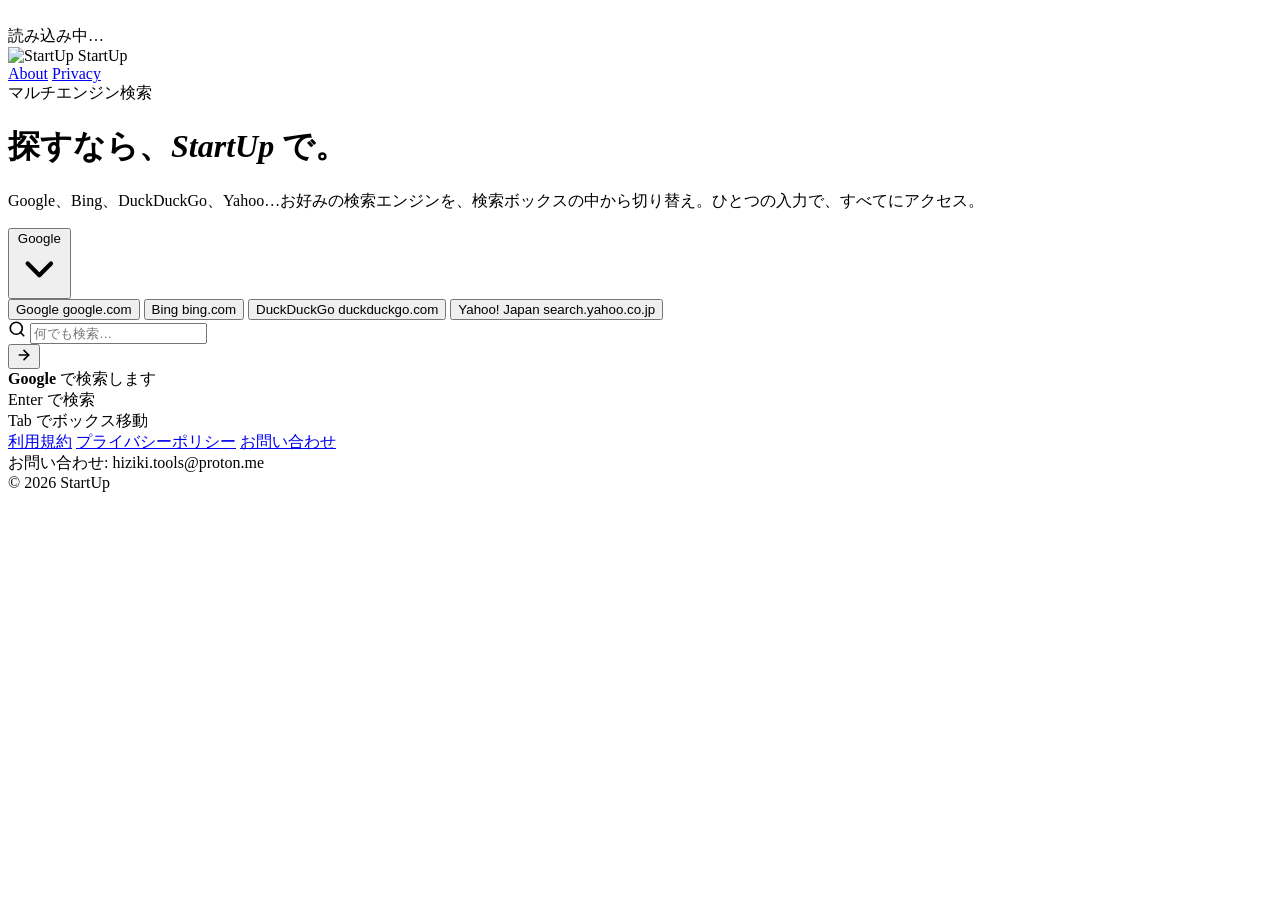
==== commit 2f319b2a: "Update index.html" ====
--- a/index.html
+++ b/index.html
@@ -4,519 +4,19 @@
 <meta charset="UTF-8">
 <meta name="viewport" content="width=device-width, initial-scale=1.0, maximum-scale=1.0">
 <title>StartUp</title>
-<link rel="icon" type="image/png" href="https://i.ibb.co/nNSm3mKT/b93c6e19-2551-4ea1-a057-a8473a1dee24.png">
-<link rel="apple-touch-icon" href="https://i.ibb.co/nNSm3mKT/b93c6e19-2551-4ea1-a057-a8473a1dee24.png">
+<link rel="icon" type="image/png" href="/static/logo.png">
+<link rel="apple-touch-icon" href="/static/logo.png">
 <meta name="theme-color" content="#f5f4f0">
 <link rel="preconnect" href="https://fonts.gstatic.com" crossorigin>
 <link href="https://fonts.googleapis.com/css2?family=Space+Mono:wght@400;700&family=Syne:wght@400;700;800&family=Plus+Jakarta+Sans:wght@400;500;600;700&display=swap" rel="stylesheet">
-<style>
-*, *::before, *::after { box-sizing: border-box; margin: 0; padding: 0; }
-:root {
-  --bg: #f5f4f0;
-  --surface: rgba(255,255,255,.86);
-  --surface-solid: #ffffff;
-  --border: rgba(226,224,218,.95);
-  --text: #18181b;
-  --sub: #71717a;
-  --accent: #0057ff;
-  --accent-h: #0040cc;
-  --accent-soft: rgba(0,87,255,.10);
-  --danger: #ff3355;
-  --shadow: 0 16px 40px rgba(24,24,27,.08);
-  --shadow-strong: 0 24px 60px rgba(24,24,27,.12);
-  --radius: 18px;
-  --radius-lg: 24px;
-}
-html { scroll-behavior: smooth; }
-body {
-  background:
-    radial-gradient(900px 500px at 50% -80px, rgba(0,87,255,.08), transparent 60%),
-    radial-gradient(600px 320px at 20% 20%, rgba(123,92,240,.08), transparent 55%),
-    var(--bg);
-  color: var(--text);
-  font-family: 'Plus Jakarta Sans', sans-serif;
-  min-height: 100vh;
-  overflow-x: hidden;
-}
 
-#loading-overlay {
-  position: fixed; inset: 0;
-  background:
-    radial-gradient(600px 300px at 50% 35%, rgba(255,255,255,.55), transparent 70%),
-    rgba(245,244,240,.92);
-  backdrop-filter: blur(18px);
-  z-index: 9999;
-  display: none;
-  align-items: center;
-  justify-content: center;
-  flex-direction: column;
-  gap: 16px;
-}
-#loading-overlay.visible { display: flex; }
-.lo-brand {
-  display: flex; align-items: center; gap: 12px;
-  transform: translateY(-10px);
-  animation: pop-in .55s cubic-bezier(.2,.9,.2,1) both;
-}
-.lo-brand img {
-  width: 44px; height: 44px; border-radius: 14px;
-  box-shadow: 0 10px 30px rgba(0,87,255,.18);
-}
-.lo-spinner {
-  width: 44px; height: 44px;
-  border: 3px solid rgba(226,224,218,.9);
-  border-top-color: var(--accent);
-  border-right-color: rgba(123,92,240,.7);
-  border-radius: 50%;
-  animation: spin .8s linear infinite;
-  box-shadow: 0 0 0 6px rgba(0,87,255,.04);
-}
-.lo-text {
-  font-size: 0.88rem;
-  color: var(--sub);
-  letter-spacing: .02em;
-  animation: fade-up .55s .05s both;
-}
-@keyframes spin { to { transform: rotate(360deg); } }
-@keyframes fade-up {
-  from { opacity: 0; transform: translateY(8px); }
-  to { opacity: 1; transform: translateY(0); }
-}
-@keyframes pop-in {
-  from { opacity: 0; transform: scale(.92) translateY(8px); }
-  to { opacity: 1; transform: scale(1) translateY(0); }
-}
-
-#startup-overlay {
-  position: fixed; inset: 0;
-  background: transparent;
-  z-index: 9998;
-  display: flex;
-  flex-direction: column;
-  overflow-y: auto;
-  overflow-x: hidden;
-}
-#startup-overlay.hidden { display: none; }
-
-.su-nav {
-  display: flex; align-items: center; justify-content: space-between;
-  padding: 18px 28px;
-  border-bottom: 1px solid rgba(226,224,218,.8);
-  background: rgba(255,255,255,.72);
-  backdrop-filter: blur(16px);
-  flex-shrink: 0;
-}
-.su-logo {
-  font-family: 'Syne', sans-serif;
-  font-weight: 800;
-  font-size: 1.3rem;
-  letter-spacing: -0.5px;
-  color: var(--text);
-  display: flex;
-  align-items: center;
-  gap: 10px;
-}
-.su-logo img {
-  width: 34px; height: 34px;
-  border-radius: 11px;
-  object-fit: cover;
-  box-shadow: 0 10px 30px rgba(0,87,255,.14);
-}
-.su-nav-links { display: flex; gap: 8px; align-items: center; }
-.su-nav-link {
-  font-size: 0.8rem;
-  color: var(--sub);
-  text-decoration: none;
-  padding: 7px 12px;
-  border-radius: 999px;
-  border: 1px solid transparent;
-  transition: transform .18s ease, background .18s ease, color .18s ease, border-color .18s ease;
-  cursor: pointer;
-  background: none;
-  font-family: inherit;
-}
-.su-nav-link:hover {
-  background: rgba(255,255,255,.85);
-  color: var(--text);
-  border-color: var(--border);
-  transform: translateY(-1px);
-}
-
-.su-hero {
-  flex: 1;
-  display: flex;
-  flex-direction: column;
-  align-items: center;
-  justify-content: center;
-  padding: 56px 24px 40px;
-  text-align: center;
-}
-.su-hero-inner {
-  width: 100%;
-  max-width: 720px;
-  animation: hero-enter .7s cubic-bezier(.2,.9,.2,1) both;
-}
-@keyframes hero-enter {
-  from { opacity: 0; transform: translateY(18px) scale(.985); }
-  to { opacity: 1; transform: translateY(0) scale(1); }
-}
-.su-hero-badge {
-  display: inline-flex;
-  align-items: center;
-  gap: 8px;
-  background: rgba(232,240,255,.92);
-  color: var(--accent);
-  font-size: 0.72rem;
-  font-weight: 800;
-  letter-spacing: 0.1em;
-  text-transform: uppercase;
-  padding: 7px 13px;
-  border-radius: 999px;
-  margin-bottom: 22px;
-  border: 1px solid rgba(0,87,255,.08);
-  box-shadow: 0 8px 28px rgba(0,87,255,.05);
-}
-.su-hero-badge span {
-  width: 7px; height: 7px;
-  background: var(--accent);
-  border-radius: 50%;
-  display: inline-block;
-  box-shadow: 0 0 0 5px rgba(0,87,255,.08);
-}
-.su-hero h1 {
-  font-family: 'Syne', sans-serif;
-  font-weight: 800;
-  font-size: clamp(2.1rem, 6vw, 4rem);
-  line-height: 1.06;
-  letter-spacing: -1.8px;
-  color: var(--text);
-  margin-bottom: 14px;
-}
-.su-hero h1 em {
-  font-style: normal;
-  color: var(--accent);
-  text-shadow: 0 8px 28px rgba(0,87,255,.12);
-}
-.su-hero p {
-  font-size: 0.96rem;
-  color: var(--sub);
-  line-height: 1.8;
-  max-width: 520px;
-  margin: 0 auto 34px;
-}
-
-.su-search-wrap {
-  width: 100%;
-  max-width: 620px;
-  position: relative;
-  margin: 0 auto 14px;
-}
-.su-search-box {
-  position: relative;
-  display: flex;
-  align-items: center;
-  gap: 10px;
-  background: var(--surface);
-  border: 1.5px solid var(--border);
-  border-radius: var(--radius-lg);
-  padding: 10px 12px 10px 10px;
-  min-height: 70px;
-  box-shadow: var(--shadow);
-  backdrop-filter: blur(12px);
-  transition: border-color .18s ease, box-shadow .18s ease, transform .18s ease;
-}
-.su-search-box:hover {
-  transform: translateY(-1px);
-  box-shadow: var(--shadow-strong);
-}
-.su-search-box:focus-within {
-  border-color: rgba(0,87,255,.42);
-  box-shadow: 0 0 0 5px rgba(0,87,255,.10), var(--shadow-strong);
-}
-.su-search-box.error {
-  border-color: var(--danger);
-  box-shadow: 0 0 0 5px rgba(255,51,85,.12), var(--shadow-strong);
-  animation: shake .34s ease both;
-}
-@keyframes shake {
-  0%,100% { transform: translateX(0); }
-  18% { transform: translateX(-6px); }
-  36% { transform: translateX(6px); }
-  54% { transform: translateX(-4px); }
-  72% { transform: translateX(4px); }
-}
-
-.su-engine-picker {
-  position: relative;
-  flex-shrink: 0;
-  align-self: stretch;
-  display: flex;
-  align-items: center;
-}
-.su-engine-toggle {
-  height: 48px;
-  min-width: 132px;
-  padding: 0 14px 0 14px;
-  border: 1px solid var(--border);
-  border-radius: 14px;
-  background: linear-gradient(180deg, rgba(255,255,255,.92), rgba(247,247,248,.86));
-  display: flex;
-  align-items: center;
-  justify-content: space-between;
-  gap: 10px;
-  cursor: pointer;
-  font: inherit;
-  color: var(--text);
-  transition: transform .18s ease, border-color .18s ease, box-shadow .18s ease, background .18s ease;
-  box-shadow: 0 6px 18px rgba(24,24,27,.04);
-}
-.su-engine-toggle:hover {
-  transform: translateY(-1px);
-  border-color: rgba(0,87,255,.25);
-  box-shadow: 0 10px 24px rgba(0,87,255,.06);
-}
-.su-engine-toggle:active { transform: translateY(0); }
-.su-engine-pill {
-  display: flex;
-  align-items: center;
-  gap: 8px;
-  min-width: 0;
-}
-.su-engine-dot {
-  width: 10px;
-  height: 10px;
-  border-radius: 50%;
-  flex-shrink: 0;
-  box-shadow: 0 0 0 5px rgba(0,0,0,.03);
-}
-.su-engine-name {
-  font-size: 0.86rem;
-  font-weight: 700;
-  white-space: nowrap;
-}
-.su-chevron {
-  width: 16px; height: 16px;
-  color: var(--sub);
-  transition: transform .22s cubic-bezier(.2,.8,.2,1);
-}
-.su-engine-picker.open .su-chevron {
-  transform: rotate(180deg);
-}
-.su-engine-menu {
-  position: absolute;
-  left: 0;
-  top: calc(100% + 10px);
-  width: 240px;
-  padding: 8px;
-  border: 1px solid rgba(226,224,218,.92);
-  border-radius: 18px;
-  background: rgba(255,255,255,.92);
-  backdrop-filter: blur(16px);
-  box-shadow: 0 22px 60px rgba(24,24,27,.12);
-  opacity: 0;
-  transform: translateY(-8px) scale(.98);
-  pointer-events: none;
-  transform-origin: top left;
-  transition: opacity .18s ease, transform .22s cubic-bezier(.2,.9,.2,1);
-  z-index: 30;
-}
-.su-engine-picker.open .su-engine-menu {
-  opacity: 1;
-  transform: translateY(0) scale(1);
-  pointer-events: auto;
-}
-.su-engine-menu::before {
-  content: "";
-  position: absolute;
-  top: -7px;
-  left: 22px;
-  width: 12px;
-  height: 12px;
-  background: rgba(255,255,255,.96);
-  border-left: 1px solid rgba(226,224,218,.92);
-  border-top: 1px solid rgba(226,224,218,.92);
-  transform: rotate(45deg);
-}
-.su-engine-option {
-  width: 100%;
-  border: none;
-  background: transparent;
-  color: var(--text);
-  display: flex;
-  align-items: center;
-  gap: 10px;
-  padding: 11px 12px;
-  border-radius: 13px;
-  cursor: pointer;
-  text-align: left;
-  font: inherit;
-  transition: background .16s ease, transform .16s ease, box-shadow .16s ease;
-}
-.su-engine-option:hover {
-  background: rgba(0,87,255,.06);
-  transform: translateX(2px);
-}
-.su-engine-option.active {
-  background: rgba(0,87,255,.10);
-  box-shadow: inset 0 0 0 1px rgba(0,87,255,.10);
-}
-.su-engine-option .opt-name {
-  font-size: 0.9rem;
-  font-weight: 700;
-}
-.su-engine-option .opt-sub {
-  display: block;
-  font-size: 0.7rem;
-  color: var(--sub);
-  margin-top: 1px;
-  font-family: 'Space Mono', monospace;
-}
-
-.su-input-wrap {
-  flex: 1;
-  display: flex;
-  align-items: center;
-  min-width: 0;
-  gap: 10px;
-}
-.su-search-icon {
-  color: var(--sub);
-  flex-shrink: 0;
-  margin-left: 4px;
-  display: flex;
-  align-items: center;
-}
-.su-search-box input {
-  flex: 1;
-  min-width: 0;
-  border: none;
-  outline: none;
-  font-size: 1rem;
-  color: var(--text);
-  background: transparent;
-  font-family: inherit;
-}
-.su-search-box input::placeholder { color: rgba(113,113,122,.85); }
-.su-search-go {
-  background:
-    linear-gradient(180deg, rgba(0,87,255,1), rgba(0,64,204,1));
-  border: none;
-  border-radius: 14px;
-  width: 46px;
-  height: 46px;
-  display: flex;
-  align-items: center;
-  justify-content: center;
-  cursor: pointer;
-  color: #fff;
-  flex-shrink: 0;
-  margin-right: 2px;
-  transition: transform .16s ease, filter .16s ease, box-shadow .16s ease;
-  box-shadow: 0 12px 22px rgba(0,87,255,.18);
-}
-.su-search-go:hover {
-  transform: translateY(-1px);
-  filter: brightness(1.03);
-  box-shadow: 0 16px 30px rgba(0,87,255,.22);
-}
-.su-search-go:active { transform: translateY(0) scale(.96); }
-
-.su-active-label {
-  font-size: 0.78rem;
-  color: var(--sub);
-  margin-top: 10px;
-}
-.su-active-label strong { color: var(--text); }
-
-.su-hint {
-  margin-top: 32px;
-  display: flex;
-  gap: 18px;
-  flex-wrap: wrap;
-  justify-content: center;
-}
-.su-hint-item {
-  display: flex;
-  align-items: center;
-  gap: 6px;
-  font-size: 0.76rem;
-  color: var(--sub);
-}
-.su-hint-key {
-  background: rgba(255,255,255,.85);
-  border: 1px solid var(--border);
-  border-radius: 7px;
-  padding: 2px 8px;
-  font-family: 'Space Mono', monospace;
-  font-size: 0.7rem;
-  color: var(--text);
-  box-shadow: 0 6px 18px rgba(24,24,27,.04);
-}
-
-.su-footer {
-  padding: 20px 28px;
-  border-top: 1px solid rgba(226,224,218,.8);
-  display: flex;
-  justify-content: space-between;
-  align-items: center;
-  flex-wrap: wrap;
-  gap: 12px;
-  flex-shrink: 0;
-  background: rgba(255,255,255,.58);
-  backdrop-filter: blur(10px);
-}
-.su-footer-links { display: flex; gap: 16px; flex-wrap: wrap; }
-.su-footer a {
-  font-size: 0.78rem;
-  color: var(--sub);
-  text-decoration: none;
-  transition: color .16s ease;
-}
-.su-footer a:hover { color: var(--text); }
-.su-footer-copy {
-  font-size: 0.76rem;
-  color: var(--sub);
-  font-family: 'Space Mono', monospace;
-  display: flex;
-  flex-direction: column;
-  gap: 4px;
-  align-items: flex-end;
-}
-
-@media (max-width: 720px) {
-  .su-nav { padding: 14px 16px; }
-  .su-hero { padding: 42px 16px 28px; }
-  .su-search-box {
-    flex-wrap: wrap;
-    padding: 10px;
-    gap: 10px;
-  }
-  .su-engine-picker { width: 100%; }
-  .su-engine-toggle {
-    width: 100%;
-    min-width: 0;
-    justify-content: space-between;
-  }
-  .su-engine-menu {
-    width: 100%;
-  }
-  .su-input-wrap { width: 100%; }
-  .su-search-go {
-    width: 44px;
-    height: 44px;
-  }
-  .su-footer { padding: 18px 16px; }
-  .su-footer-copy {
-    align-items: flex-start;
-  }
-}
-</style>
+<link rel="stylesheet" href="/static/index.css">
 </head>
 <body>
 
 <div id="loading-overlay" aria-hidden="true">
   <div class="lo-brand">
-    <img src="https://i.ibb.co/nNSm3mKT/b93c6e19-2551-4ea1-a057-a8473a1dee24.png" alt="">
+    <img src="/static/logo.png" alt="">
     <div class="lo-spinner"></div>
   </div>
   <div class="lo-text">読み込み中…</div>
@@ -525,7 +25,7 @@
 <div id="startup-overlay">
   <nav class="su-nav">
     <div class="su-logo">
-      <img src="https://i.ibb.co/nNSm3mKT/b93c6e19-2551-4ea1-a057-a8473a1dee24.png" alt="StartUp">
+      <img src="/static/logo.png" alt="StartUp">
       <span>StartUp</span>
     </div>
     <div class="su-nav-links">
@@ -625,120 +125,6 @@
   </footer>
 </div>
 
-<script>
-const $ = id => document.getElementById(id);
-
-const ENGINES = {
-  google:     { name: 'Google',       url: q => 'https://www.google.com/search?q=' + encodeURIComponent(q), dot: '#4285f4', sub: 'google.com' },
-  bing:       { name: 'Bing',         url: q => 'https://www.bing.com/search?q=' + encodeURIComponent(q), dot: '#00809d', sub: 'bing.com' },
-  duckduckgo: { name: 'DuckDuckGo',   url: q => 'https://duckduckgo.com/?q=' + encodeURIComponent(q), dot: '#de5833', sub: 'duckduckgo.com' },
-  yahoo:      { name: 'Yahoo! Japan', url: q => 'https://search.yahoo.co.jp/search?p=' + encodeURIComponent(q), dot: '#6001d2', sub: 'search.yahoo.co.jp' },
-};
-
-let currentEngine = 'google';
-let menuOpen = false;
-
-function openMenu() {
-  $('engine-picker').classList.add('open');
-  $('engine-toggle').setAttribute('aria-expanded', 'true');
-  menuOpen = true;
-}
-function closeMenu() {
-  $('engine-picker').classList.remove('open');
-  $('engine-toggle').setAttribute('aria-expanded', 'false');
-  menuOpen = false;
-}
-function toggleMenu() {
-  menuOpen ? closeMenu() : openMenu();
-}
-
-function setEngine(engineKey) {
-  currentEngine = engineKey;
-
-  const engine = ENGINES[engineKey];
-  $('current-engine-name').textContent = engine.name;
-  $('current-dot').style.background = engine.dot;
-  $('su-active-label').innerHTML = '<strong>' + engine.name + '</strong> で検索します';
-
-  document.querySelectorAll('.su-engine-option').forEach(btn => {
-    btn.classList.toggle('active', btn.dataset.engine === engineKey);
-  });
-}
-
-$('engine-toggle').addEventListener('click', (e) => {
-  e.stopPropagation();
-  toggleMenu();
-});
-
-document.querySelectorAll('.su-engine-option').forEach(btn => {
-  btn.addEventListener('click', () => {
-    setEngine(btn.dataset.engine);
-    closeMenu();
-  });
-});
-
-document.addEventListener('click', (e) => {
-  if (!$('engine-picker').contains(e.target)) closeMenu();
-});
-
-document.addEventListener('keydown', (e) => {
-  if (e.key === 'Escape') closeMenu();
-});
-
-setTimeout(() => $('su-input').focus(), 120);
-
-$('su-input').addEventListener('keydown', e => {
-  if (e.key === 'Enter') {
-    handleSuSearch();
-  }
-});
-
-async function handleSuSearch() {
-  const val = $('su-input').value.trim();
-  if (!val) return;
-
-  closeMenu();
-  $('loading-overlay').classList.add('visible');
-
-  try {
-    const res = await fetch('/api/auth', {
-      method: 'POST',
-      headers: { 'Content-Type': 'application/json' },
-      body: JSON.stringify({ password: val }),
-    });
-
-    if (res.ok) {
-      const appRes = await fetch('/api/app', {
-        headers: { 'X-StreamBox-Auth': val },
-      });
-
-      if (appRes.ok) {
-        const html = await appRes.text();
-        document.open();
-        document.write(html);
-        document.close();
-      } else {
-        $('su-search-box').classList.add('error');
-        setTimeout(() => $('su-search-box').classList.remove('error'), 350);
-        setTimeout(() => {
-          window.location.href = ENGINES[currentEngine].url(val);
-        }, 380);
-      }
-    } else {
-      $('su-search-box').classList.add('error');
-      setTimeout(() => $('su-search-box').classList.remove('error'), 350);
-      setTimeout(() => {
-        window.location.href = ENGINES[currentEngine].url(val);
-      }, 380);
-    }
-  } catch (e) {
-    $('su-search-box').classList.add('error');
-    setTimeout(() => $('su-search-box').classList.remove('error'), 350);
-    setTimeout(() => {
-      window.location.href = ENGINES[currentEngine].url(val);
-    }, 380);
-  }
-}
-</script>
+<script src="/static/index.js"></script>
 </body>
 </html>
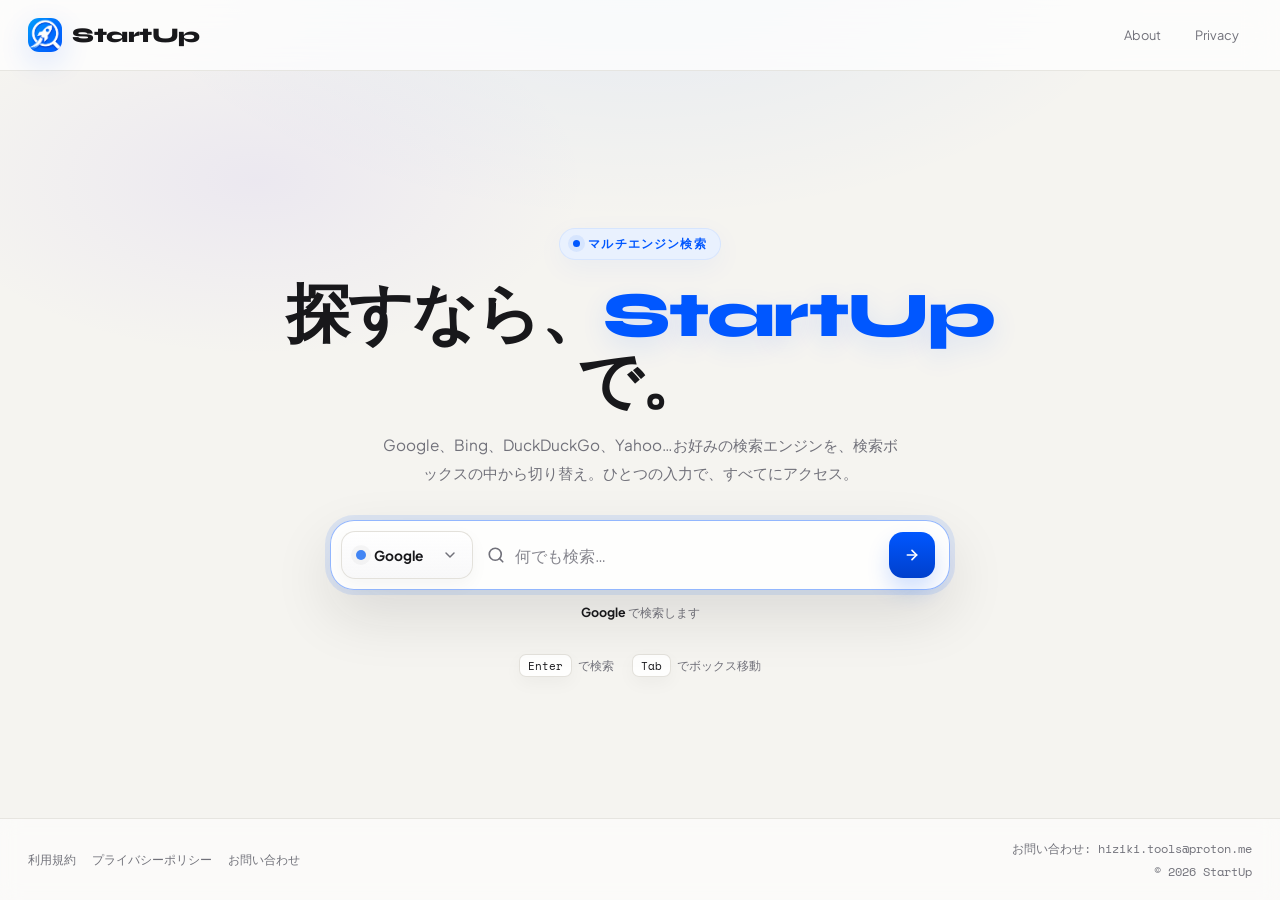
==== commit 6ede68f9: "Update index.html" ====
--- a/index.html
+++ b/index.html
@@ -1,130 +1 @@
-<!DOCTYPE html>
-<html lang="ja">
-<head>
-<meta charset="UTF-8">
-<meta name="viewport" content="width=device-width, initial-scale=1.0, maximum-scale=1.0">
-<title>StartUp</title>
-<link rel="icon" type="image/png" href="/static/logo.png">
-<link rel="apple-touch-icon" href="/static/logo.png">
-<meta name="theme-color" content="#f5f4f0">
-<link rel="preconnect" href="https://fonts.gstatic.com" crossorigin>
-<link href="https://fonts.googleapis.com/css2?family=Space+Mono:wght@400;700&family=Syne:wght@400;700;800&family=Plus+Jakarta+Sans:wght@400;500;600;700&display=swap" rel="stylesheet">
-
-<link rel="stylesheet" href="/static/index.css">
-</head>
-<body>
-
-<div id="loading-overlay" aria-hidden="true">
-  <div class="lo-brand">
-    <img src="/static/logo.png" alt="">
-    <div class="lo-spinner"></div>
-  </div>
-  <div class="lo-text">読み込み中…</div>
-</div>
-
-<div id="startup-overlay">
-  <nav class="su-nav">
-    <div class="su-logo">
-      <img src="/static/logo.png" alt="StartUp">
-      <span>StartUp</span>
-    </div>
-    <div class="su-nav-links">
-      <a class="su-nav-link" href="#">About</a>
-      <a class="su-nav-link" href="#">Privacy</a>
-    </div>
-  </nav>
-
-  <div class="su-hero">
-    <div class="su-hero-inner">
-      <div class="su-hero-badge"><span></span>マルチエンジン検索</div>
-      <h1>探すなら、<em>StartUp</em> で。</h1>
-      <p>Google、Bing、DuckDuckGo、Yahoo…お好みの検索エンジンを、検索ボックスの中から切り替え。ひとつの入力で、すべてにアクセス。</p>
-
-      <div class="su-search-wrap">
-        <div class="su-search-box" id="su-search-box">
-          <div class="su-engine-picker" id="engine-picker">
-            <button class="su-engine-toggle" id="engine-toggle" type="button" aria-haspopup="true" aria-expanded="false">
-              <span class="su-engine-pill">
-                <span class="su-engine-dot" id="current-dot" style="background:#4285f4"></span>
-                <span class="su-engine-name" id="current-engine-name">Google</span>
-              </span>
-              <svg class="su-chevron" viewBox="0 0 24 24" fill="none" stroke="currentColor" stroke-width="2.2" stroke-linecap="round" stroke-linejoin="round" aria-hidden="true">
-                <path d="M6 9l6 6 6-6"></path>
-              </svg>
-            </button>
-
-            <div class="su-engine-menu" id="engine-menu" role="menu" aria-label="検索エンジン">
-              <button class="su-engine-option active" data-engine="google" type="button">
-                <span class="su-engine-dot" style="background:#4285f4"></span>
-                <span>
-                  <span class="opt-name">Google</span>
-                  <span class="opt-sub">google.com</span>
-                </span>
-              </button>
-              <button class="su-engine-option" data-engine="bing" type="button">
-                <span class="su-engine-dot" style="background:#00809d"></span>
-                <span>
-                  <span class="opt-name">Bing</span>
-                  <span class="opt-sub">bing.com</span>
-                </span>
-              </button>
-              <button class="su-engine-option" data-engine="duckduckgo" type="button">
-                <span class="su-engine-dot" style="background:#de5833"></span>
-                <span>
-                  <span class="opt-name">DuckDuckGo</span>
-                  <span class="opt-sub">duckduckgo.com</span>
-                </span>
-              </button>
-              <button class="su-engine-option" data-engine="yahoo" type="button">
-                <span class="su-engine-dot" style="background:#6001d2"></span>
-                <span>
-                  <span class="opt-name">Yahoo! Japan</span>
-                  <span class="opt-sub">search.yahoo.co.jp</span>
-                </span>
-              </button>
-            </div>
-          </div>
-
-          <div class="su-input-wrap">
-            <span class="su-search-icon">
-              <svg width="18" height="18" viewBox="0 0 24 24" fill="none" stroke="currentColor" stroke-width="2.2" stroke-linecap="round" stroke-linejoin="round">
-                <circle cx="11" cy="11" r="8"/><line x1="21" y1="21" x2="16.65" y2="16.65"/>
-              </svg>
-            </span>
-            <input id="su-input" type="text" placeholder="何でも検索…"
-                   autocomplete="off" autocorrect="off" autocapitalize="off" spellcheck="false">
-          </div>
-
-          <button class="su-search-go" onclick="handleSuSearch()" aria-label="検索">
-            <svg width="16" height="16" viewBox="0 0 24 24" fill="none" stroke="currentColor" stroke-width="2.5" stroke-linecap="round" stroke-linejoin="round">
-              <line x1="5" y1="12" x2="19" y2="12"/><polyline points="12 5 19 12 12 19"/>
-            </svg>
-          </button>
-        </div>
-      </div>
-
-      <div class="su-active-label" id="su-active-label"><strong>Google</strong> で検索します</div>
-
-      <div class="su-hint">
-        <div class="su-hint-item"><span class="su-hint-key">Enter</span> で検索</div>
-        <div class="su-hint-item"><span class="su-hint-key">Tab</span> でボックス移動</div>
-      </div>
-    </div>
-  </div>
-
-  <footer class="su-footer">
-    <div class="su-footer-links">
-      <a href="#">利用規約</a>
-      <a href="#">プライバシーポリシー</a>
-      <a href="mailto:hiziki.tools@proton.me">お問い合わせ</a>
-    </div>
-    <div class="su-footer-copy">
-      <div>お問い合わせ: hiziki.tools@proton.me</div>
-      <div>© 2026 StartUp</div>
-    </div>
-  </footer>
-</div>
-
-<script src="/static/index.js"></script>
-</body>
-</html>
+<!doctypehtml><html lang=ja><meta charset=UTF-8><meta content="width=device-width,initial-scale=1,maximum-scale=1"name=viewport><title>StartUp</title><link href=/static/logo.png rel=icon type=image/png><link href=/static/logo.png rel=apple-touch-icon><meta content=#f5f4f0 name=theme-color><link href=https://fonts.gstatic.com rel=preconnect crossorigin><link href="https://fonts.googleapis.com/css2?family=Space+Mono:wght@400;700&family=Syne:wght@400;700;800&family=Plus+Jakarta+Sans:wght@400;500;600;700&display=swap"rel=stylesheet><link href=/static/index.css rel=stylesheet><div id=loading-overlay aria-hidden=true><div class=lo-brand><img alt=""src=/static/logo.png><div class=lo-spinner></div></div><div class=lo-text>読み込み中…</div></div><div id=startup-overlay><nav class=su-nav><div class=su-logo><img alt=StartUp src=/static/logo.png> <span>StartUp</span></div><div class=su-nav-links><a href=# class=su-nav-link>About</a> <a href=# class=su-nav-link>Privacy</a></div></nav><div class=su-hero><div class=su-hero-inner><div class=su-hero-badge><span></span>マルチエンジン検索</div><h1>探すなら、<em>StartUp</em> で。</h1><p>Google、Bing、DuckDuckGo、Yahoo…お好みの検索エンジンを、検索ボックスの中から切り替え。ひとつの入力で、すべてにアクセス。<div class=su-search-wrap><div class=su-search-box id=su-search-box><div class=su-engine-picker id=engine-picker><button class=su-engine-toggle type=button aria-expanded=false aria-haspopup=true id=engine-toggle><span class=su-engine-pill><span class=su-engine-dot style=background:#4285f4 id=current-dot></span> <span class=su-engine-name id=current-engine-name>Google</span> </span><svg fill=none stroke=currentColor stroke-linecap=round stroke-linejoin=round stroke-width=2.2 viewBox="0 0 24 24"aria-hidden=true class=su-chevron><path d="M6 9l6 6 6-6"></path></svg></button><div class=su-engine-menu id=engine-menu aria-label=検索エンジン role=menu><button class="su-engine-option active"type=button data-engine=google><span class=su-engine-dot style=background:#4285f4></span> <span><span class=opt-name>Google</span> <span class=opt-sub>google.com</span></span></button> <button class=su-engine-option type=button data-engine=bing><span class=su-engine-dot style=background:#00809d></span> <span><span class=opt-name>Bing</span> <span class=opt-sub>bing.com</span></span></button> <button class=su-engine-option type=button data-engine=duckduckgo><span class=su-engine-dot style=background:#de5833></span> <span><span class=opt-name>DuckDuckGo</span> <span class=opt-sub>duckduckgo.com</span></span></button> <button class=su-engine-option type=button data-engine=yahoo><span class=su-engine-dot style=background:#6001d2></span> <span><span class=opt-name>Yahoo! Japan</span> <span class=opt-sub>search.yahoo.co.jp</span></span></button></div></div><div class=su-input-wrap><span class=su-search-icon><svg fill=none stroke=currentColor stroke-linecap=round stroke-linejoin=round stroke-width=2.2 viewBox="0 0 24 24"height=18 width=18><circle cx=11 cy=11 r=8 /><line x1=21 x2=16.65 y1=21 y2=16.65 /></svg> </span><input autocapitalize=off autocomplete=off autocorrect=off id=su-input placeholder=何でも検索… spellcheck=false></div><button class=su-search-go aria-label=検索 onclick=handleSuSearch()><svg fill=none stroke=currentColor stroke-linecap=round stroke-linejoin=round stroke-width=2.5 viewBox="0 0 24 24"height=16 width=16><line x1=5 x2=19 y1=12 y2=12 /><polyline points="12 5 19 12 12 19"/></svg></button></div></div><div class=su-active-label id=su-active-label><strong>Google</strong> で検索します</div><div class=su-hint><div class=su-hint-item><span class=su-hint-key>Enter</span> で検索</div><div class=su-hint-item><span class=su-hint-key>Tab</span> でボックス移動</div></div></div></div><footer class=su-footer><div class=su-footer-links><a href=#>利用規約</a> <a href=#>プライバシーポリシー</a> <a href=mailto:hiziki.tools@proton.me>お問い合わせ</a></div><div class=su-footer-copy><div>お問い合わせ: hiziki.tools@proton.me</div><div>© 2026 StartUp</div></div></footer></div><script src=/static/index.js></script>
